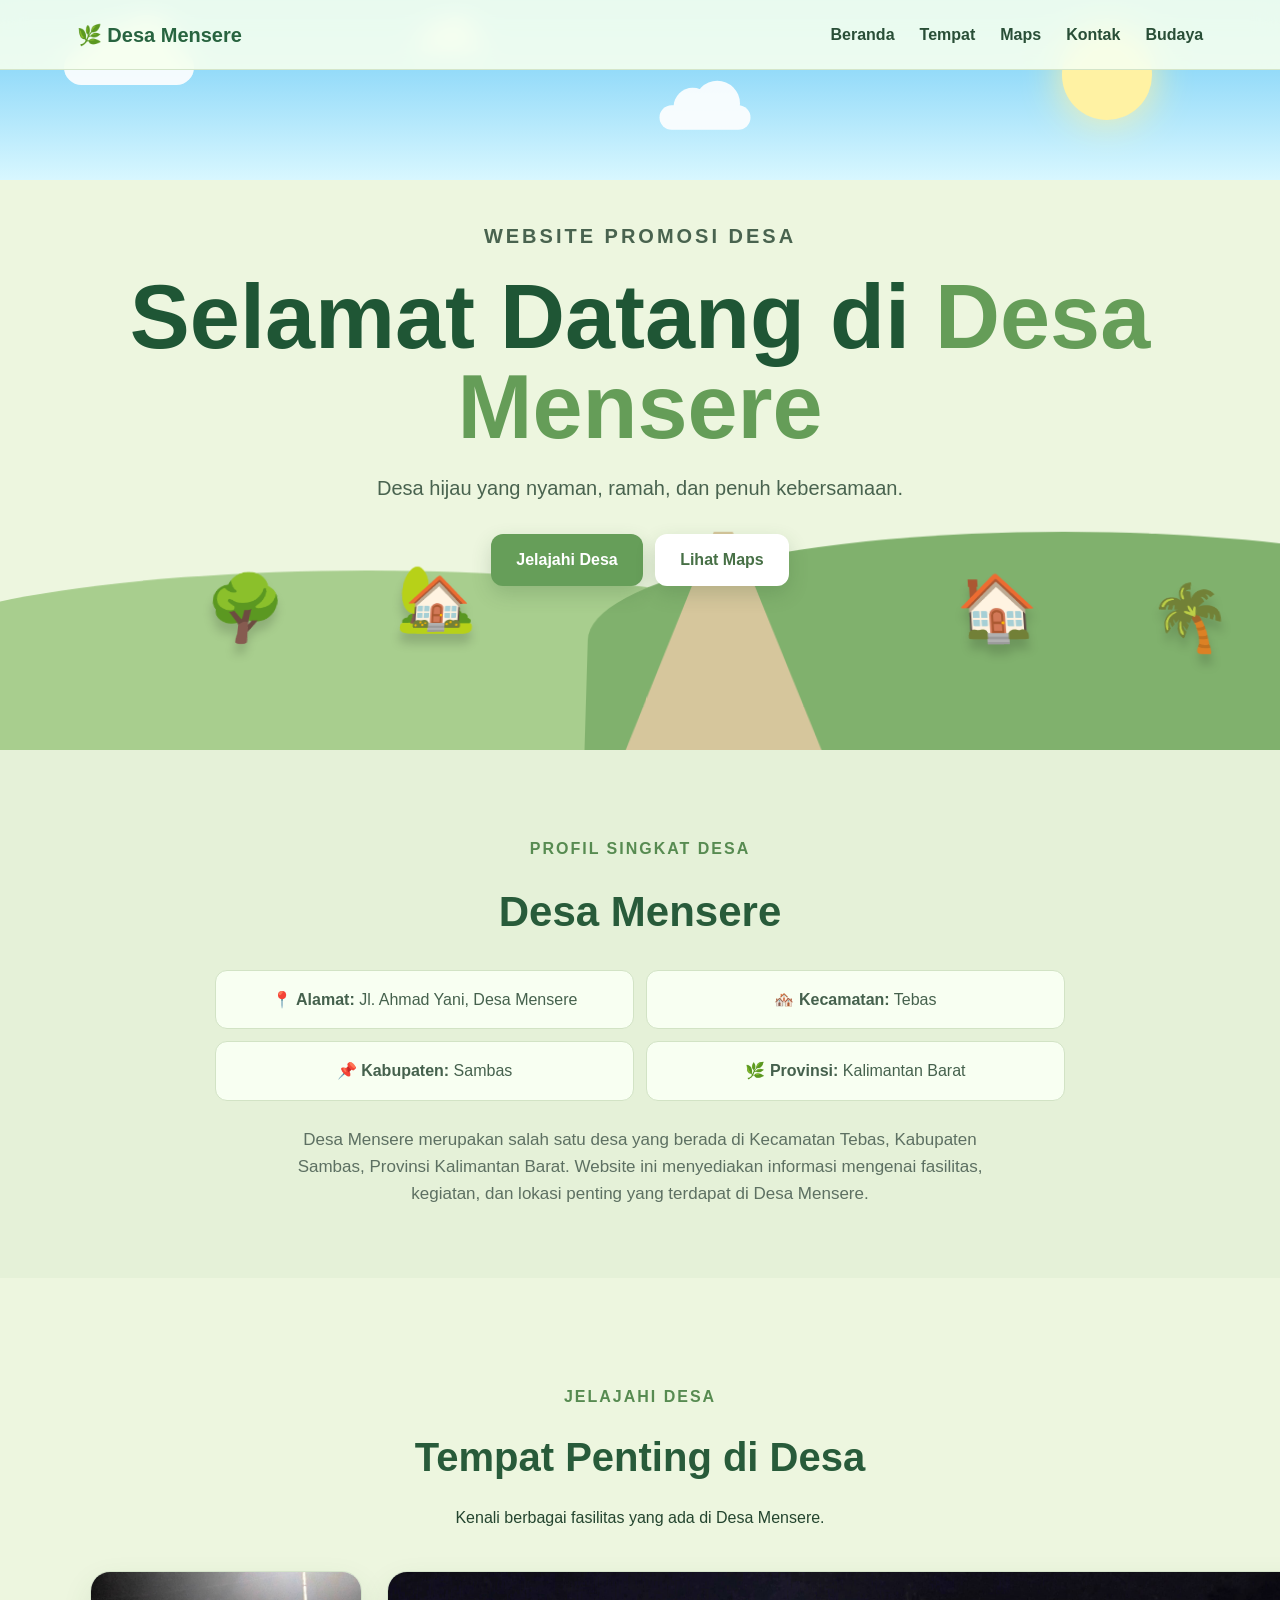
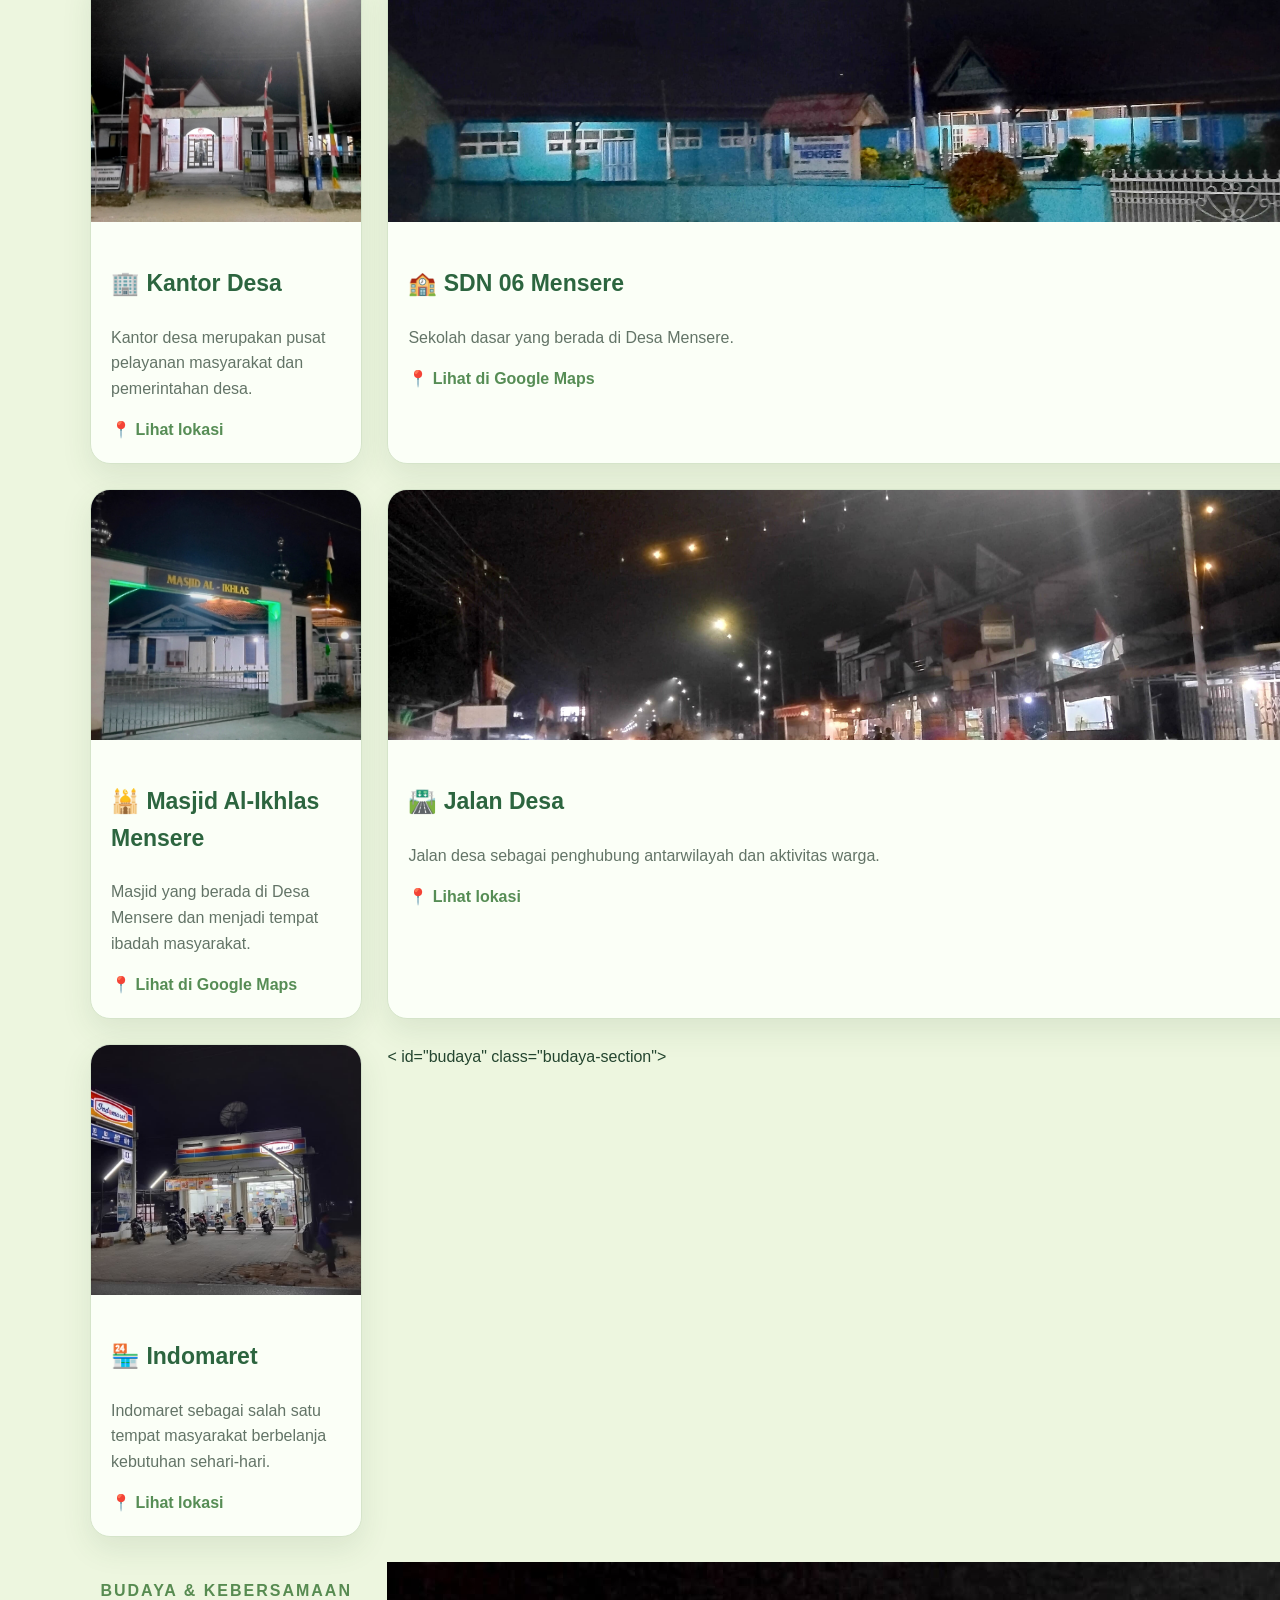
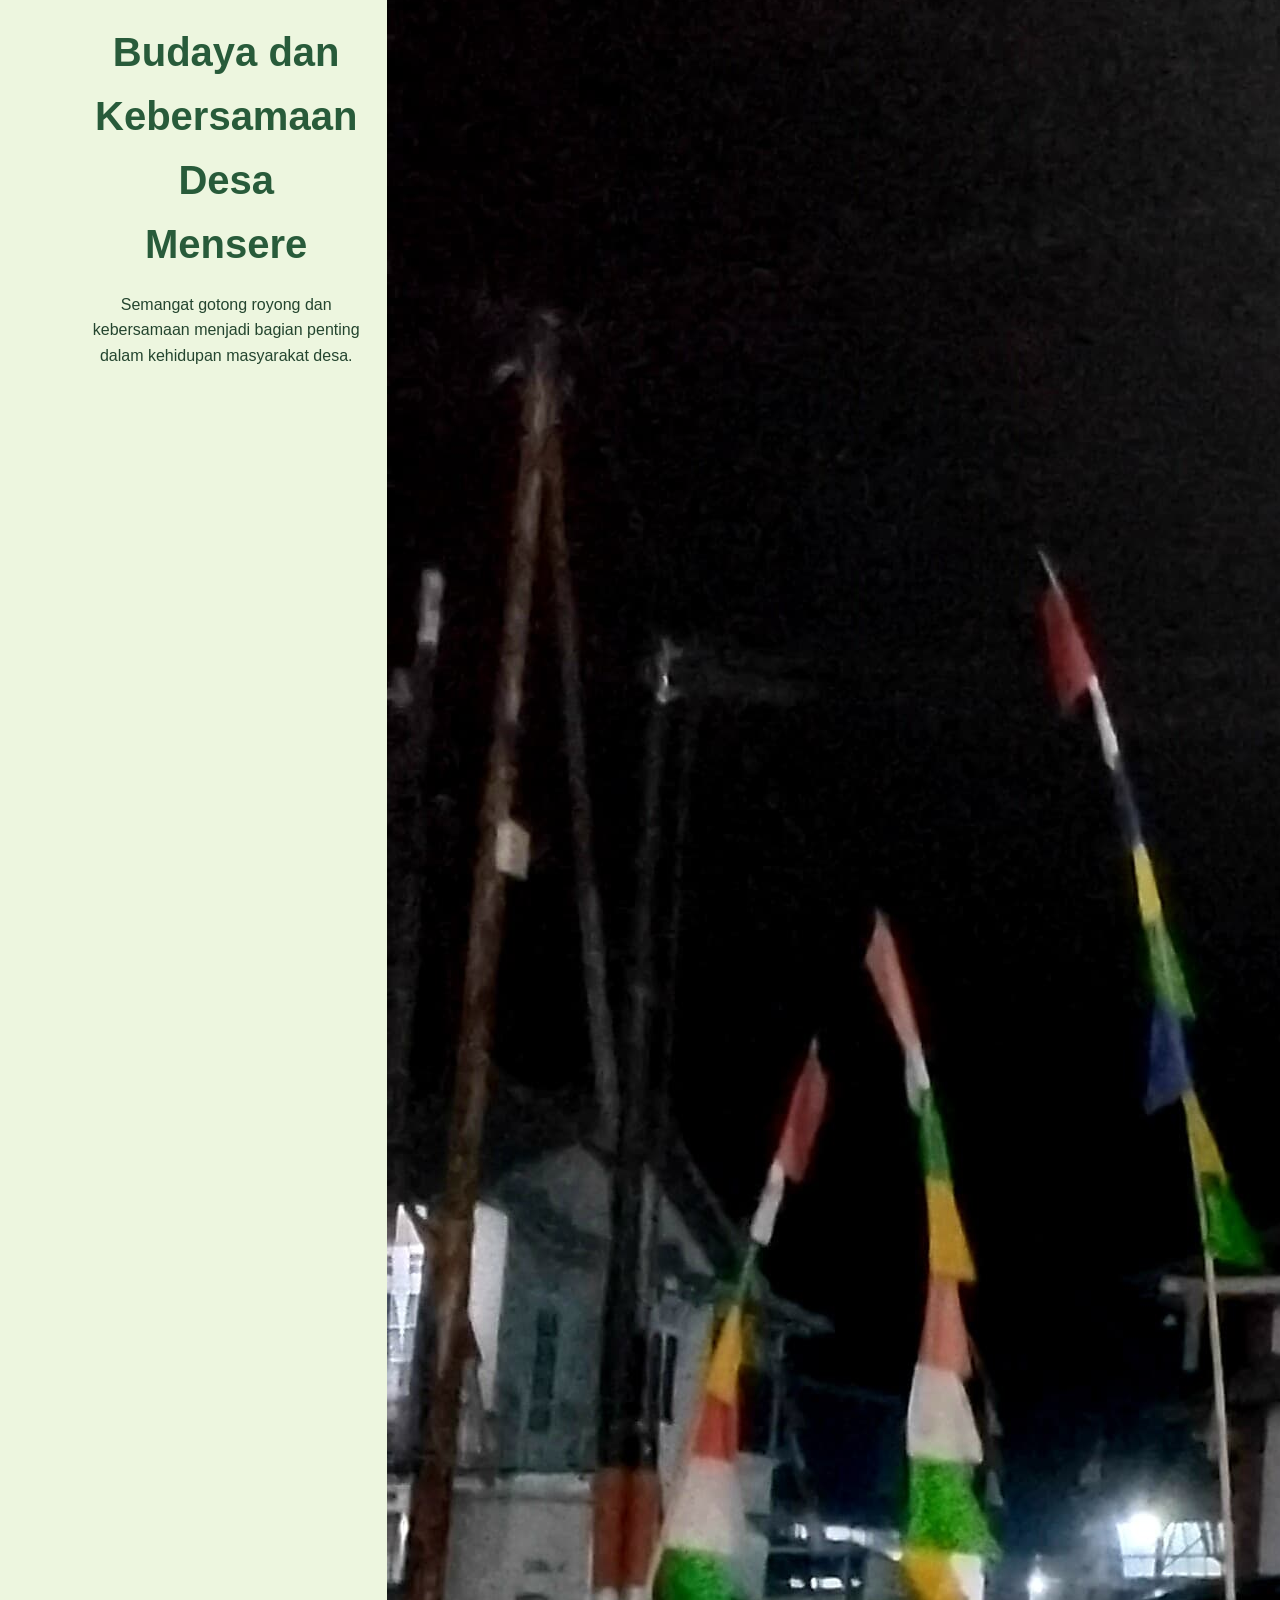
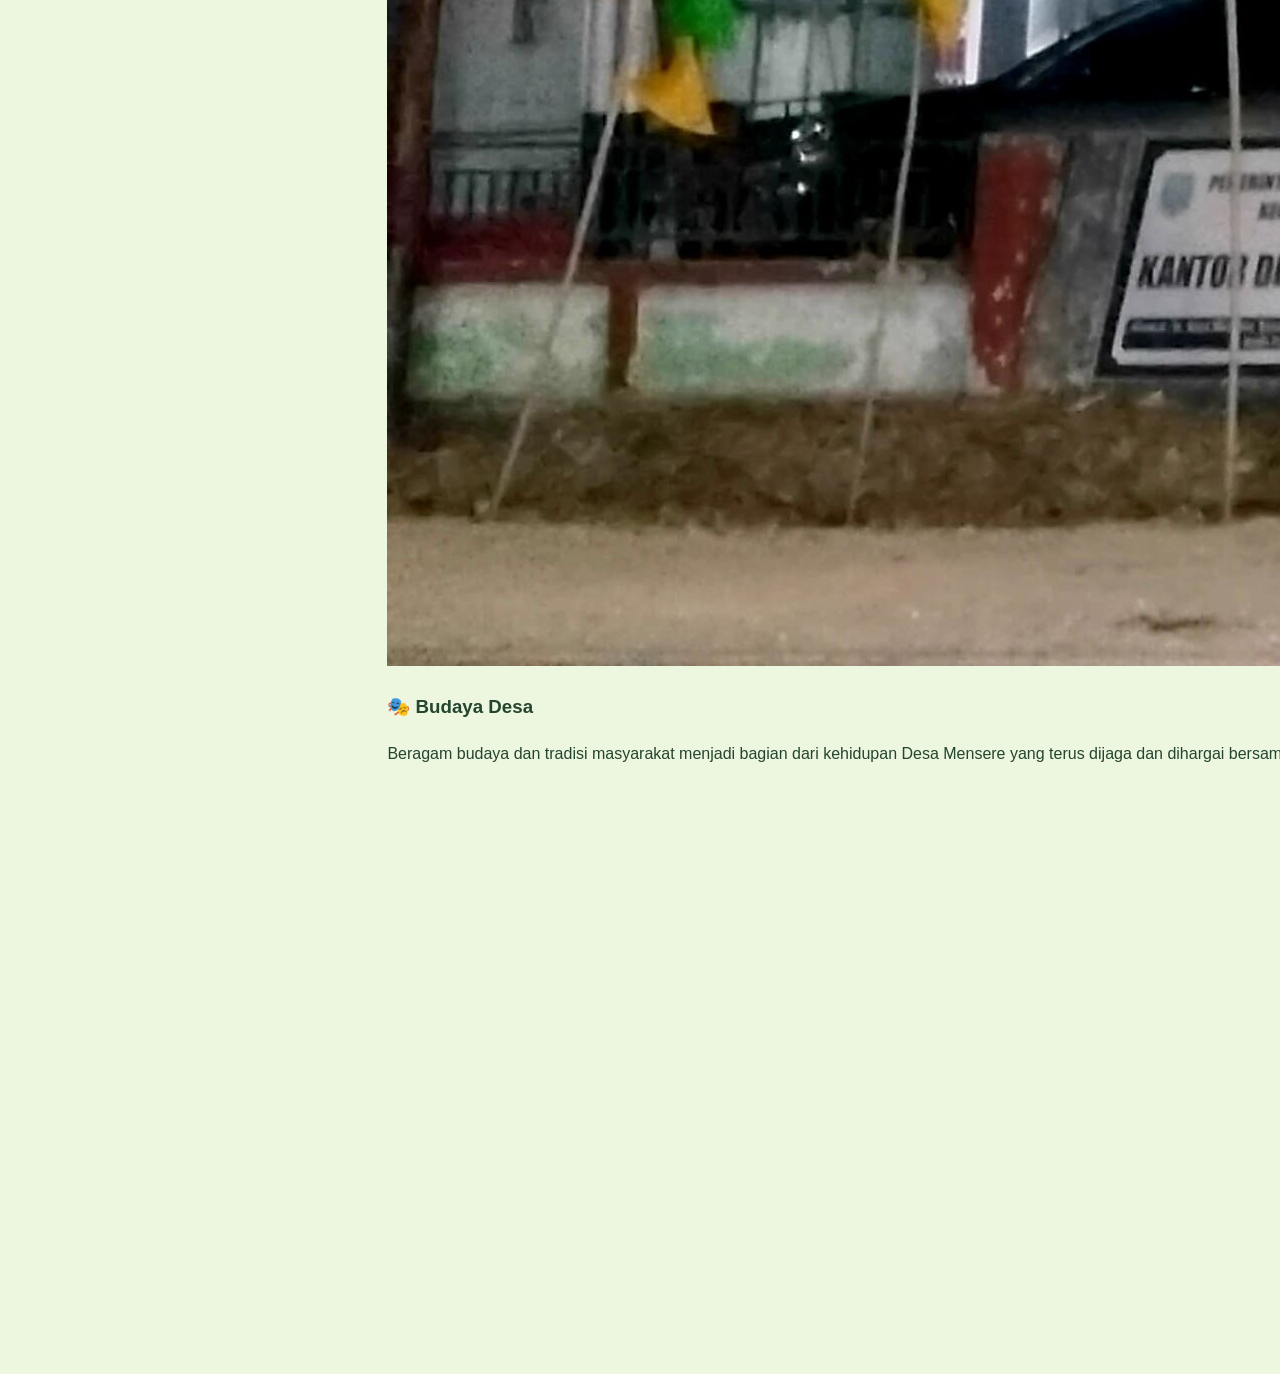
==== index.html @ 20c2a72c "Add files via upload" ====
<!DOCTYPE html>
<html lang="id">
<head>
  <meta charset="UTF-8">
  <meta name="viewport" content="width=device-width, initial-scale=1.0">
  <title>Desa Mensere</title>
  <link rel="stylesheet" href="style.css">
</head>

<body>

<!-- LANGIT -->
<div class="sky">
  <div class="sun"></div>

  <div class="cloud cloud1"></div>
  <div class="cloud cloud2"></div>
  <div class="cloud cloud3"></div>

  <div class="bird bird1">⌁⌁</div>
  <div class="bird bird2">⌁⌁</div>
</div>


<!-- NAVBAR -->
<header>
  <div class="logo">🌿 Desa Mensere</div>

  <nav>
    <a href="#home">Beranda</a>
    <a href="#tempat">Tempat</a>
    <a href="#maps">Maps</a>
    <a href="#kontak">Kontak</a>
    <a href="#budaya">Budaya</a>
  </nav>
</header>


<!-- BERANDA -->
<section id="home" class="hero">

  <div class="hero-text">

    <p class="label">WEBSITE PROMOSI DESA</p>

    <h1>
      Selamat Datang di
      <span>Desa Mensere</span>
    </h1>

    <p>
      Desa hijau yang nyaman, ramah,
      dan penuh kebersamaan.
    </p>

    <a href="#tempat" class="btn">
      Jelajahi Desa
    </a>

    <a href="#maps" class="btn white">
      Lihat Maps
    </a>

  </div>


  <!-- ILUSTRASI DESA -->

  <div class="village">

    <div class="hill hill1"></div>
    <div class="hill hill2"></div>

    <div class="house house1">🏡</div>
    <div class="house house2">🏠</div>

    <div class="tree tree1">🌳</div>
    <div class="tree tree2">🌴</div>

    <div class="road"></div>

  </div>

</section>

<!-- ================= INFORMASI DESA ================= -->

<section class="desa-info">

  <div class="desa-info-content">

    <p class="label">
      PROFIL SINGKAT DESA
    </p>

    <h2>
      Desa Mensere
    </h2>

    <div class="alamat">

      <p>
        📍 <strong>Alamat:</strong>
        Jl. Ahmad Yani, Desa Mensere
      </p>

      <p>
        🏘️ <strong>Kecamatan:</strong>
        Tebas
      </p>

      <p>
        📌 <strong>Kabupaten:</strong>
        Sambas
      </p>

      <p>
        🌿 <strong>Provinsi:</strong>
        Kalimantan Barat
      </p>

    </div>

    <p class="deskripsi-desa">
      Desa Mensere merupakan salah satu desa
      yang berada di Kecamatan Tebas,
      Kabupaten Sambas, Provinsi Kalimantan Barat.
      Website ini menyediakan informasi mengenai
      fasilitas, kegiatan, dan lokasi penting
      yang terdapat di Desa Mensere.
    </p>

  </div>

</section>
  
<!-- TEMPAT DESA -->

<section id="tempat">

  <div class="title">

    <p>JELAJAHI DESA</p>

    <h2>
      Tempat Penting di Desa
    </h2>

    <p>
      Kenali berbagai fasilitas yang ada
      di Desa Mensere.
    </p>

  </div>


  <div class="places">


    <!-- KANTOR DESA -->
<div class="card">
  <img src="foto.jpg" alt="Kantor Desa">

  <div class="card-content">
    <h3>🏢 Kantor Desa</h3>
    <p>Kantor desa merupakan pusat pelayanan masyarakat dan pemerintahan desa.</p>
    <a href="    src="https://www.google.com/maps?q=Kantor+Desa+Mensere,+Tebas,+Sambas,+Kalimantan+Barat&output=embed"">📍 Lihat lokasi</a>
  </div>
</div>


<!-- SEKOLAH -->
<div class="card">
  <img src="foto2.jpg" alt="SDN 06 Mensere">

  <div class="card-content">
    <h3>🏫 SDN 06 Mensere</h3>

    <p>
      Sekolah dasar yang berada di Desa Mensere.
    </p>

    <a
      href="https://maps.app.goo.gl/bfYJ1T3wshq45ti69"
      target="_blank">
      📍 Lihat di Google Maps
    </a>
  </div>
</div>


<!-- MASJID -->
<div class="card">
  <img src="foto3.jpg" alt="Masjid Al-Ikhlas Mensere">

  <div class="card-content">
    <h3>🕌 Masjid Al-Ikhlas Mensere</h3>

    <p>
      Masjid yang berada di Desa Mensere
      dan menjadi tempat ibadah masyarakat.
    </p>

    <a
      href="https://maps.app.goo.gl/gdzPzwR3Sf6HQk2V9"
      target="_blank">
      📍 Lihat di Google Maps
    </a>
  </div>
</div>

<!-- JALAN DESA -->
<div class="card">
  <img src="foto4.jpg" alt="Jalan Desa">

  <div class="card-content">
    <h3>🛣️ Jalan Desa</h3>
    <p>Jalan desa sebagai penghubung antarwilayah dan aktivitas warga.</p>
    <a href="#maps">📍 Lihat lokasi</a>
  </div>
</div>

    <!-- INDOMARET -->

<div class="card">

  <img
    src="foto5.jpg"
    alt="Indomaret Desa Mensere"
  >

  <div class="card-content">

    <h3>🏪 Indomaret</h3>

    <p>
      Indomaret sebagai salah satu tempat
      masyarakat berbelanja kebutuhan sehari-hari.
    </p>

    <a
      href="#maps">
      📍 Lihat lokasi
    </a>

  </div>

</div>

    <!-- ================= BUDAYA & KEBERSAMAAN ================= -->

< id="budaya" class="budaya-section">

  <div class="title">

    <p>BUDAYA & KEBERSAMAAN</p>

    <h2>
      Budaya dan Kebersamaan Desa Mensere
    </h2>

    <p>
      Semangat gotong royong dan kebersamaan
      menjadi bagian penting dalam kehidupan masyarakat desa.
    </p>

  </div>


  <div class="budaya-grid">


    <!-- BUDAYA -->

    <div class="budaya-card">

      <img
        src="foto.jpg"
        alt="Budaya Desa Mensere"
      >

      <div class="budaya-content">

        <h3>🎭 Budaya Desa</h3>

        <p>
          Beragam budaya dan tradisi masyarakat
          menjadi bagian dari kehidupan Desa Mensere
          yang terus dijaga dan dihargai bersama.
        </p>

      </div>

    </div>


    <!-- GOTONG ROYONG -->

    <div class="budaya-card">

      <img
        src="foto.jpg"
        alt="Gotong Royong Desa Mensere"
      >

      <div class="budaya-content">

        <h3>🤝 Gotong Royong</h3>

        <p>
          Masyarakat saling membantu dalam berbagai
          kegiatan untuk menciptakan lingkungan desa
          yang nyaman dan harmonis.
        </p>

      </div>

    </div>


    <!-- ================= BUDAYA & KEBERSAMAAN ================= -->

<section id="budaya" class="budaya-section">

  <div class="title">

    <p>BUDAYA & KEBERSAMAAN</p>

    <h2>
      Budaya dan Kebersamaan Desa Mensere
    </h2>

    <p>
      Semangat kebersamaan dan gotong royong
      menjadi bagian dari kehidupan masyarakat Desa Mensere.
    </p>

  </div>


  <div class="budaya-grid">

    <div class="budaya-box">

      <div class="icon">
        🎭
      </div>

      <h3>Budaya Desa</h3>

      <p>
        Budaya dan tradisi masyarakat Desa Mensere
        menjadi bagian dari kehidupan desa yang
        terus dijaga dan dihargai bersama.
      </p>

    </div>


    <div class="budaya-box">

      <div class="icon">
        🤝
      </div>

      <h3>Gotong Royong</h3>

      <p>
        Masyarakat saling membantu dalam berbagai
        kegiatan untuk menciptakan lingkungan desa
        yang nyaman dan harmonis.
      </p>

    </div>


    <div class="budaya-box">

      <div class="icon">
        👨‍👩‍👧‍👦
      </div>

      <h3>Kebersamaan</h3>

      <p>
        Kebersamaan warga menjadi kekuatan untuk
        membangun Desa Mensere yang aman,
        nyaman, dan harmonis.
      </p>

    </div>

  </div>

</section>

<!-- MAPS -->

<div class="map">
  <iframe
    src="https://www.google.com/maps?q=Kantor+Desa+Mensere,+Tebas,+Sambas,+Kalimantan+Barat&output=embed"
    width="100%"
    height="450"
    style="border:0;"
    allowfullscreen=""
    loading="lazy">
  </iframe>
</div>


<!-- KONTAK -->

<section id="kontak" class="contact">

  <div class="contact-content">

    <p>HUBUNGI KAMI</p>

    <h2>
      Pemerintah Desa Mensere
    </h2>

    <p>
      📍 Jl. Ahmad Yani, Kec.Tebas, Kab.Sambas
    </p>

    <p>
      📞 08xxxxxxxxxx
    </p>

    <p>
      ✉️ desamensere@email.com
    </p>

  </div>

</section>


<footer>

  © 2026 Pemerintah Desa Mensere

</footer>


<script src="script.js"></script>

</body>
</html>
---- style.css ----
* {
  box-sizing: border-box;
}

html {
  scroll-behavior: smooth;
}

body {
  margin: 0;
  font-family: Arial, sans-serif;

  color: #24452f;

  background: #edf6df;

  line-height: 1.6;
}


/* =====================
   LANGIT
===================== */

.sky {

  position: fixed;

  top: 0;
  left: 0;

  width: 100%;
  height: 180px;

  background:
    linear-gradient(
      #69c9f5,
      #d8f7ff
    );

  overflow: hidden;

  z-index: -1;
}


.sun {

  position: absolute;

  width: 90px;
  height: 90px;

  right: 10%;
  top: 30px;

  border-radius: 50%;

  background: #fff2a3;

  box-shadow:
    0 0 40px #fff2a3;
}


/* AWAN */

.cloud {

  position: absolute;

  width: 130px;
  height: 35px;

  background: white;

  border-radius: 50px;

  opacity: .9;
}


.cloud::before {

  content: "";

  position: absolute;

  width: 55px;
  height: 55px;

  left: 20px;
  top: -25px;

  border-radius: 50%;

  background: white;
}


.cloud::after {

  content: "";

  position: absolute;

  width: 65px;
  height: 65px;

  right: 15px;
  top: -35px;

  border-radius: 50%;

  background: white;
}


.cloud1 {

  top: 50px;
  left: 5%;

  animation:
    cloudMove 20s linear infinite;
}


.cloud2 {

  top: 100px;
  left: 50%;

  transform: scale(.7);

  animation:
    cloudMove 25s linear infinite reverse;
}


.cloud3 {

  top: 25px;
  left: 30%;

  transform: scale(.5);

  animation:
    cloudMove 30s linear infinite;
}


/* BURUNG */

.bird {

  position: absolute;

  font-size: 28px;

  color: #356c52;

  left: -100px;

  animation:
    birdFly 14s linear infinite;
}


.bird1 {
  top: 70px;
}


.bird2 {

  top: 120px;

  animation-delay: 5s;
}


/* =====================
   NAVBAR
===================== */

header {

  position: sticky;

  top: 0;

  z-index: 20;

  height: 70px;

  display: flex;

  align-items: center;

  justify-content: space-between;

  padding: 0 6%;

  background:
    rgba(247,255,239,.9);

  backdrop-filter:
    blur(12px);

  border-bottom:
    1px solid #d4e5c9;
}


.logo {

  font-size: 20px;

  font-weight: bold;

  color: #286440;
}


nav {

  display: flex;

  gap: 25px;
}


nav a {

  text-decoration: none;

  color: #294e37;

  font-weight: bold;
}


nav a:hover {

  color: #659d58;
}


/* =====================
   HERO
===================== */

.hero {

  min-height: 680px;

  padding-top: 130px;

  text-align: center;

  position: relative;

  overflow: hidden;
}


.hero-text {

  position: relative;

  z-index: 5;
}


.label {

  color: #56884f;

  font-weight: bold;

  letter-spacing: 3px;
}


.hero h1 {

  font-size:
    clamp(
      45px,
      8vw,
      90px
    );

  line-height: 1;

  color: #1f5635;

  margin: 20px 0;
}


.hero h1 span {

  color: #659d58;
}


.hero p {

  font-size: 20px;

  color: #49634f;
}


.btn {

  display: inline-block;

  padding: 13px 25px;

  margin: 10px 4px;

  border-radius: 12px;

  background: #669e59;

  color: white;

  text-decoration: none;

  font-weight: bold;

  box-shadow:
    0 8px 20px
    rgba(50,90,50,.2);
}


.btn.white {

  background: white;

  color: #477046;
}


/* =====================
   DESA 3D
===================== */

.village {

  position: absolute;

  bottom: 0;

  width: 100%;

  height: 300px;

  transform:
    perspective(600px)
    rotateX(8deg);
}


.hill {

  position: absolute;

  bottom: 0;

  border-radius:
    50% 50% 0 0;
}


.hill1 {

  width: 75%;
  height: 180px;

  left: -15%;

  background: #a8ce8e;
}


.hill2 {

  width: 75%;
  height: 220px;

  right: -15%;

  background: #80b16d;
}


.house,
.tree {

  position: absolute;

  font-size: 65px;

  filter:
    drop-shadow(
      0 10px 5px
      rgba(0,0,0,.15)
    );

  animation:
    bob 4s ease-in-out infinite;
}


.house1 {

  left: 25%;
  bottom: 100px;
}


.house2 {

  right: 25%;
  bottom: 90px;

  animation-delay: 1s;
}


.tree1 {

  left: 10%;
  bottom: 90px;
}


.tree2 {

  right: 10%;
  bottom: 80px;

  animation-delay: 2s;
}


.road {

  position: absolute;

  bottom: 0;

  left: 43%;

  width: 15%;

  height: 220px;

  background: #d6c69c;

  clip-path:
    polygon(
      45% 0,
      55% 0,
      100% 100%,
      0 100%
    );
}


/* =====================
   TEMPAT
===================== */

section {

  padding: 90px 6%;
}


.title {

  text-align: center;

  margin-bottom: 40px;
}


.title p:first-child {

  color: #578b51;

  font-weight: bold;

  letter-spacing: 2px;
}


.title h2 {

  font-size: 40px;

  margin: 5px;

  color: #285b3a;
}


.places {

  max-width: 1100px;

  margin: auto;

  display: grid;

  grid-template-columns:
    repeat(2, 1fr);

  gap: 25px;
}


/* CARD */

.card {

  overflow: hidden;

  background: #fbfff7;

  border:
    1px solid #d5e4ca;

  border-radius: 20px;

  box-shadow:
    0 12px 30px
    rgba(50,90,45,.1);

  transition: .3s;
}


.card:hover {

  transform:
    translateY(-8px);

  box-shadow:
    0 20px 40px
    rgba(50,90,45,.18);
}


.card img {

  width: 100%;

  height: 250px;

  object-fit: cover;

  display: block;
}


.card-content {

  padding: 20px;
}


.card h3 {

  color: #2c653f;

  font-size: 23px;
}


.card p {

  color: #637467;
}


.card a {

  color: #568d55;

  text-decoration: none;

  font-weight: bold;
}


/* =====================
   MAP
===================== */

#maps {

  background: #e3efd7;
}


.map {

  max-width: 1100px;

  height: 470px;

  margin: auto;

  overflow: hidden;

  border-radius: 20px;

  border: 5px solid #d3e4c7;
}


.map iframe {

  width: 100%;

  height: 100%;

  border: 0;
}


/* =====================
   KONTAK
===================== */

.contact {

  background: #5b9056;

  color: white;
}


.contact-content {

  max-width: 1100px;

  margin: auto;
}


.contact h2 {

  font-size: 40px;
}


.contact p {

  color: #e5f2df;
}


/* =====================
   FOOTER
===================== */

footer {

  padding: 25px;

  text-align: center;

  color: white;

  background: #38673e;
}


/* =====================
   ANIMASI
===================== */

@keyframes cloudMove {

  from {

    transform:
      translateX(-20vw);
  }

  to {

    transform:
      translateX(120vw);
  }

}


@keyframes birdFly {

  from {

    transform:
      translateX(0);
  }

  to {

    transform:
      translateX(120vw);
  }

}


@keyframes bob {

  0%, 100% {

    transform:
      translateY(0);
  }

  50% {

    transform:
      translateY(-8px);
  }

}


/* =====================
   HP
===================== */

@media(max-width:700px) {

  nav {

    gap: 12px;

    font-size: 13px;
  }


  .hero {

    padding-top: 100px;
  }


  .hero h1 {

    font-size: 50px;
  }


  .places {

    grid-template-columns: 1fr;
  }


  .title h2 {

    font-size: 30px;
  }


  .card img {

    height: 220px;
  }

}
/* =========================
   INFORMASI DESA
========================= */

.desa-info {

  padding: 70px 6%;

  background: #e5f1d8;

  text-align: center;

}


.desa-info-content {

  max-width: 850px;

  margin: auto;

}


.desa-info .label {

  color: #578b51;

  font-weight: bold;

  letter-spacing: 2px;

}


.desa-info h2 {

  font-size: 42px;

  color: #285b3a;

  margin: 10px 0 25px;

}


.alamat {

  display: grid;

  grid-template-columns:
    repeat(2, 1fr);

  gap: 12px;

  margin: 25px 0;

}


.alamat p {

  margin: 0;

  padding: 16px;

  background: #f8fff2;

  border-radius: 12px;

  border:
    1px solid #d2e3c5;

  color: #45614d;

}


.deskripsi-desa {

  max-width: 700px;

  margin: 25px auto 0;

  color: #5d7062;

  font-size: 17px;

}


@media(max-width:700px) {

  .alamat {

    grid-template-columns: 1fr;

  }

  .desa-info h2 {

    font-size: 32px;

  }

}

/* =========================
   BUDAYA & KEBERSAMAAN
========================= */

.budaya-section {

  background: #e3efd7;

  padding: 90px 6%;

}


.budaya-grid {

  max-width: 1100px;

  margin: auto;

  display: grid;

  grid-template-columns:
    repeat(3, 1fr);

  gap: 25px;

}


.budaya-box {

  padding: 35px 25px;

  text-align: center;

  background: #fbfff7;

  border:
    1px solid #d5e4ca;

  border-radius: 20px;

  box-shadow:
    0 12px 30px
    rgba(50,90,45,.10);

  transition: .3s;

}


.budaya-box:hover {

  transform:
    translateY(-8px);

  box-shadow:
    0 20px 40px
    rgba(50,90,45,.18);

}


.budaya-box .icon {

  font-size: 50px;

  margin-bottom: 10px;
}


.budaya-box h3 {

  color: #2c653f;

  font-size: 23px;

}


.budaya-box p {

  color: #637467;

}


/* Tampilan HP */

@media(max-width:700px) {

  .budaya-grid {

    grid-template-columns: 1fr;

  }

}
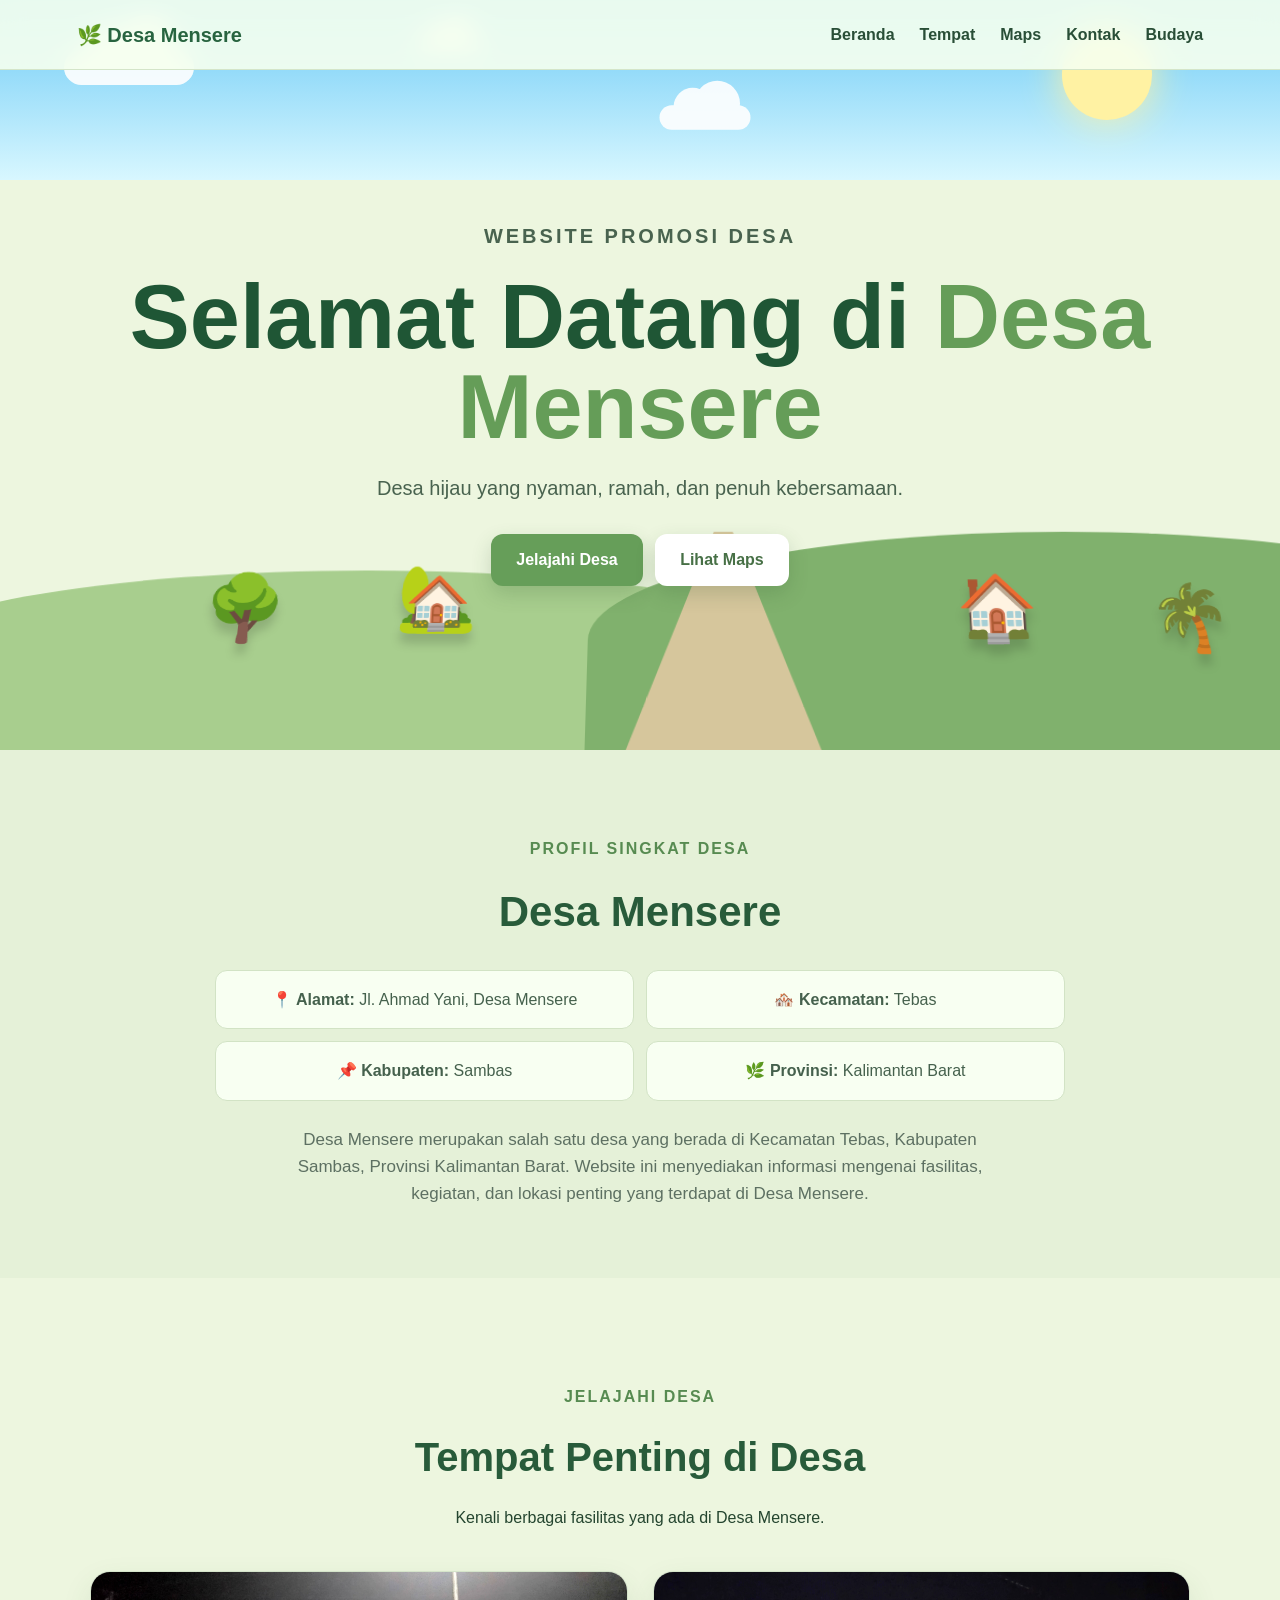
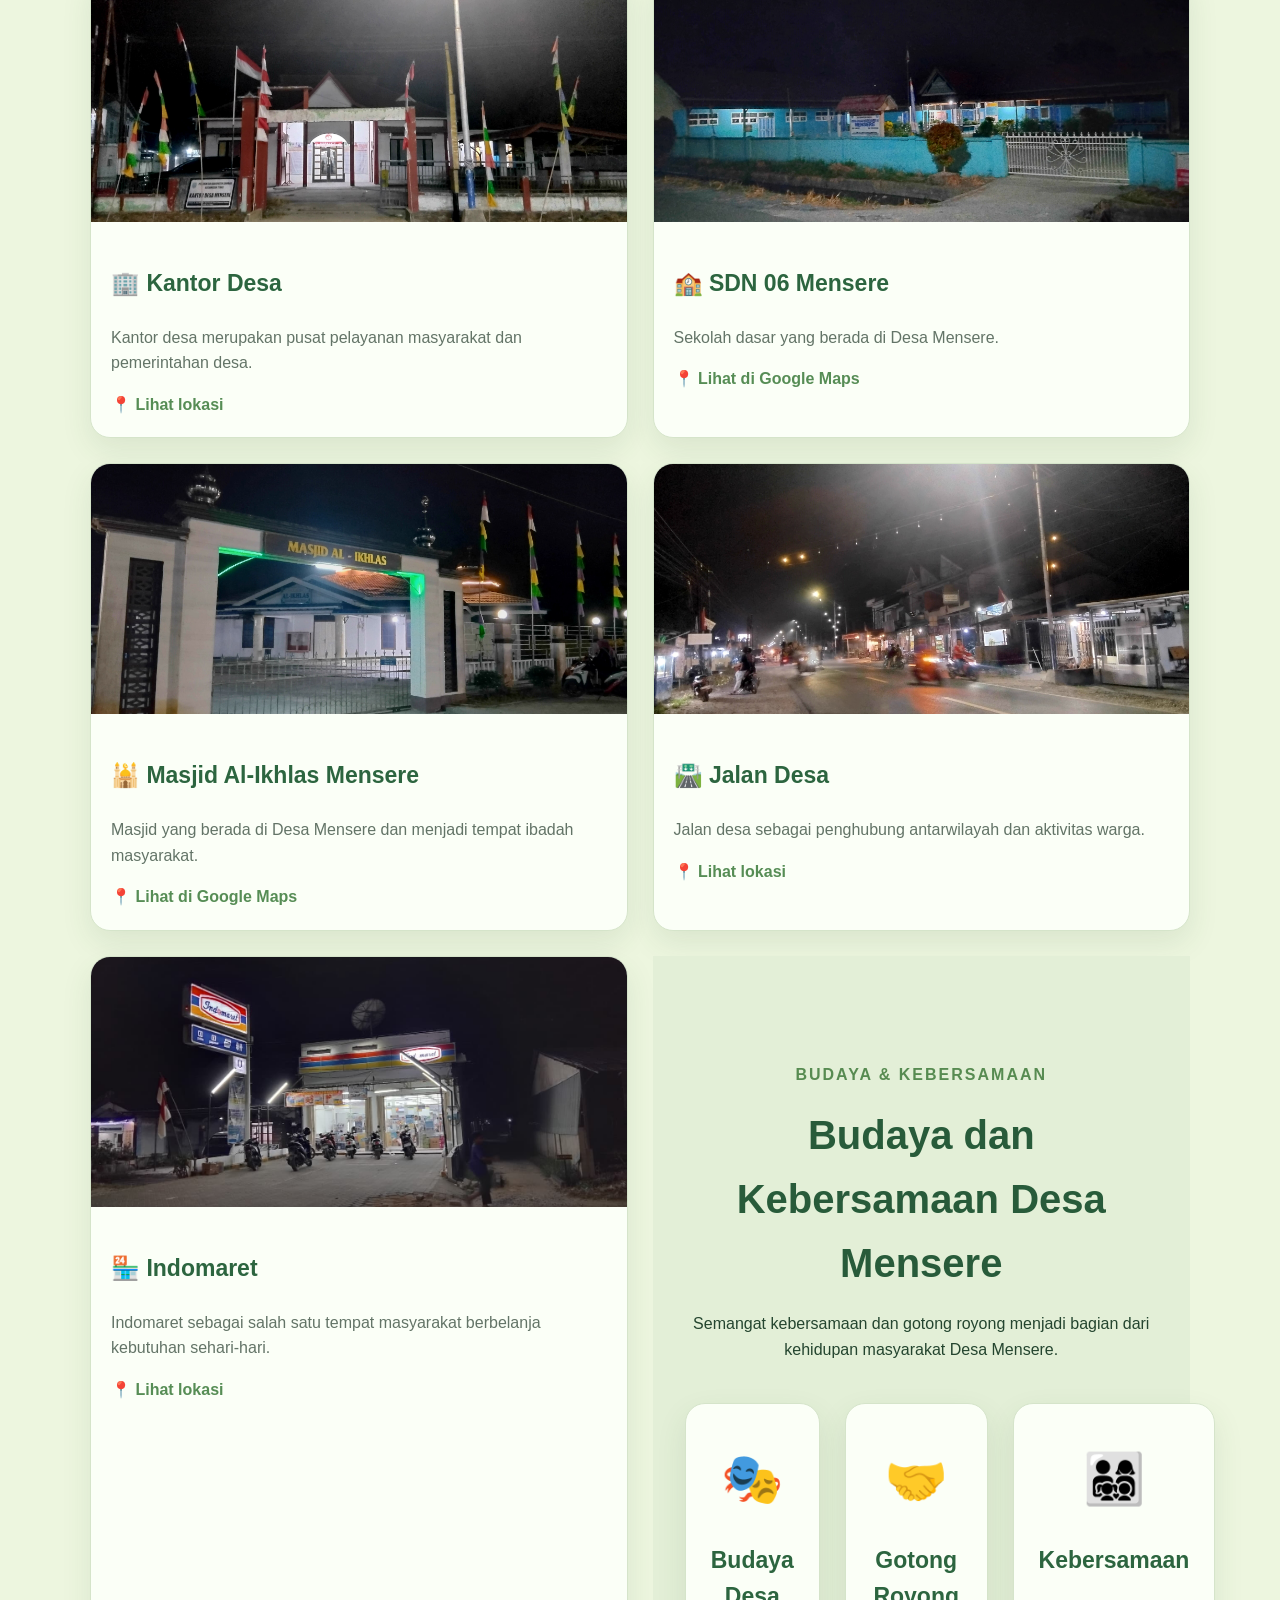
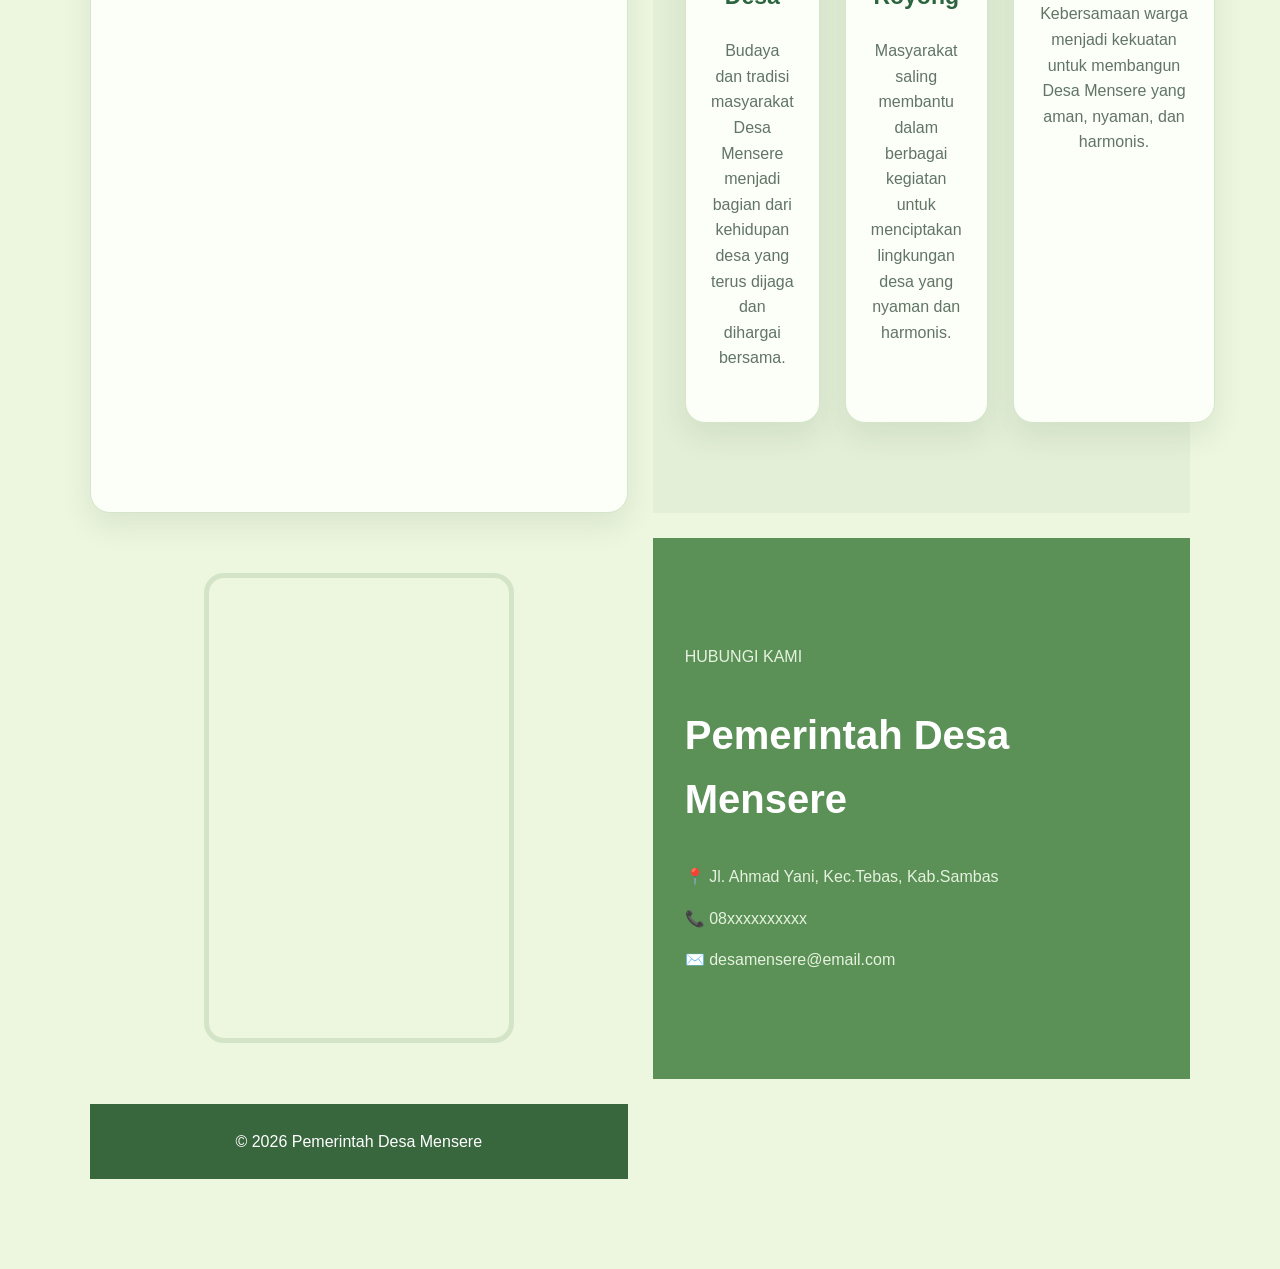
==== commit 8aa87d6f: "Add files via upload" ====
--- a/index.html
+++ b/index.html
@@ -247,76 +247,7 @@
 
 </div>
 
-    <!-- ================= BUDAYA & KEBERSAMAAN ================= -->
-
-< id="budaya" class="budaya-section">
-
-  <div class="title">
-
-    <p>BUDAYA & KEBERSAMAAN</p>
-
-    <h2>
-      Budaya dan Kebersamaan Desa Mensere
-    </h2>
-
-    <p>
-      Semangat gotong royong dan kebersamaan
-      menjadi bagian penting dalam kehidupan masyarakat desa.
-    </p>
-
-  </div>
-
-
-  <div class="budaya-grid">
-
-
-    <!-- BUDAYA -->
-
-    <div class="budaya-card">
-
-      <img
-        src="foto.jpg"
-        alt="Budaya Desa Mensere"
-      >
-
-      <div class="budaya-content">
-
-        <h3>🎭 Budaya Desa</h3>
-
-        <p>
-          Beragam budaya dan tradisi masyarakat
-          menjadi bagian dari kehidupan Desa Mensere
-          yang terus dijaga dan dihargai bersama.
-        </p>
-
-      </div>
-
-    </div>
-
-
-    <!-- GOTONG ROYONG -->
-
-    <div class="budaya-card">
-
-      <img
-        src="foto.jpg"
-        alt="Gotong Royong Desa Mensere"
-      >
-
-      <div class="budaya-content">
-
-        <h3>🤝 Gotong Royong</h3>
-
-        <p>
-          Masyarakat saling membantu dalam berbagai
-          kegiatan untuk menciptakan lingkungan desa
-          yang nyaman dan harmonis.
-        </p>
-
-      </div>
-
-    </div>
-
+  
 
     <!-- ================= BUDAYA & KEBERSAMAAN ================= -->
 
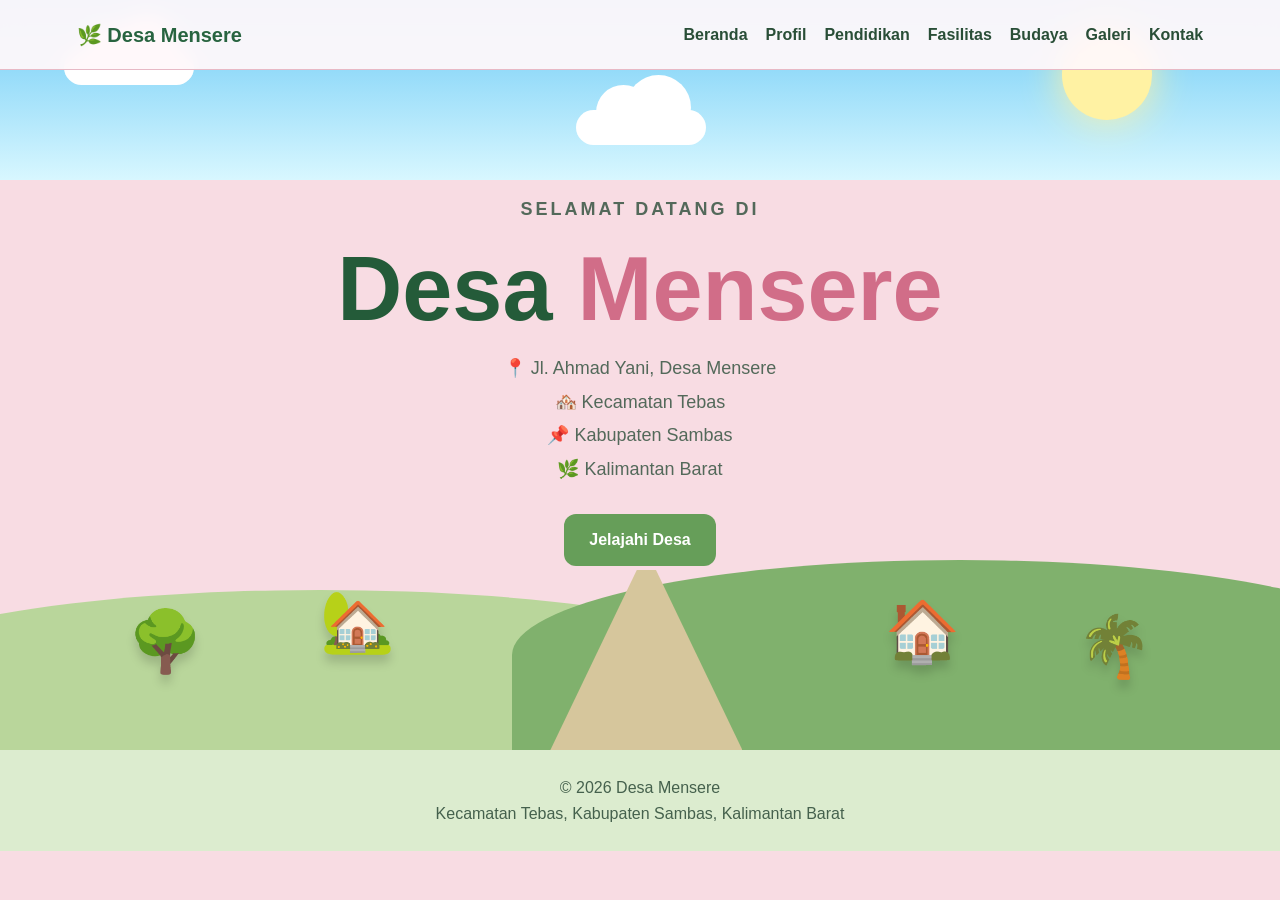
==== commit 9039307b: "Add files via upload" ====
--- a/index.html
+++ b/index.html
@@ -3,68 +3,53 @@
 <head>
   <meta charset="UTF-8">
   <meta name="viewport" content="width=device-width, initial-scale=1.0">
-  <title>Desa Mensere</title>
+  <title>Desa Mensere - Beranda</title>
   <link rel="stylesheet" href="style.css">
 </head>
 
 <body>
 
-<!-- LANGIT -->
 <div class="sky">
   <div class="sun"></div>
-
   <div class="cloud cloud1"></div>
   <div class="cloud cloud2"></div>
-  <div class="cloud cloud3"></div>
-
-  <div class="bird bird1">⌁⌁</div>
-  <div class="bird bird2">⌁⌁</div>
+  <div class="bird">🕊️🕊️</div>
 </div>
 
-
-<!-- NAVBAR -->
 <header>
   <div class="logo">🌿 Desa Mensere</div>
 
   <nav>
-    <a href="#home">Beranda</a>
-    <a href="#tempat">Tempat</a>
-    <a href="#maps">Maps</a>
-    <a href="#kontak">Kontak</a>
-    <a href="#budaya">Budaya</a>
+    <a href="index.html">Beranda</a>
+    <a href="profil.html">Profil</a>
+    <a href="pendidikan.html">Pendidikan</a>
+    <a href="fasilitas.html">Fasilitas</a>
+    <a href="budaya.html">Budaya</a>
+    <a href="galeri.html">Galeri</a>
+    <a href="kontak.html">Kontak</a>
   </nav>
 </header>
 
-
-<!-- BERANDA -->
-<section id="home" class="hero">
+<section class="hero">
 
   <div class="hero-text">
 
-    <p class="label">WEBSITE PROMOSI DESA</p>
+    <p class="label">SELAMAT DATANG DI</p>
 
     <h1>
-      Selamat Datang di
-      <span>Desa Mensere</span>
+      Desa <span>Mensere</span>
     </h1>
 
-    <p>
-      Desa hijau yang nyaman, ramah,
-      dan penuh kebersamaan.
-    </p>
+    <p>📍 Jl. Ahmad Yani, Desa Mensere</p>
+    <p>🏘️ Kecamatan Tebas</p>
+    <p>📌 Kabupaten Sambas</p>
+    <p>🌿 Kalimantan Barat</p>
 
-    <a href="#tempat" class="btn">
+    <a href="profil.html" class="btn">
       Jelajahi Desa
     </a>
 
-    <a href="#maps" class="btn white">
-      Lihat Maps
-    </a>
-
   </div>
-
-
-  <!-- ILUSTRASI DESA -->
 
   <div class="village">
 
@@ -83,297 +68,10 @@
 
 </section>
 
-<!-- ================= INFORMASI DESA ================= -->
-
-<section class="desa-info">
-
-  <div class="desa-info-content">
-
-    <p class="label">
-      PROFIL SINGKAT DESA
-    </p>
-
-    <h2>
-      Desa Mensere
-    </h2>
-
-    <div class="alamat">
-
-      <p>
-        📍 <strong>Alamat:</strong>
-        Jl. Ahmad Yani, Desa Mensere
-      </p>
-
-      <p>
-        🏘️ <strong>Kecamatan:</strong>
-        Tebas
-      </p>
-
-      <p>
-        📌 <strong>Kabupaten:</strong>
-        Sambas
-      </p>
-
-      <p>
-        🌿 <strong>Provinsi:</strong>
-        Kalimantan Barat
-      </p>
-
-    </div>
-
-    <p class="deskripsi-desa">
-      Desa Mensere merupakan salah satu desa
-      yang berada di Kecamatan Tebas,
-      Kabupaten Sambas, Provinsi Kalimantan Barat.
-      Website ini menyediakan informasi mengenai
-      fasilitas, kegiatan, dan lokasi penting
-      yang terdapat di Desa Mensere.
-    </p>
-
-  </div>
-
-</section>
-  
-<!-- TEMPAT DESA -->
-
-<section id="tempat">
-
-  <div class="title">
-
-    <p>JELAJAHI DESA</p>
-
-    <h2>
-      Tempat Penting di Desa
-    </h2>
-
-    <p>
-      Kenali berbagai fasilitas yang ada
-      di Desa Mensere.
-    </p>
-
-  </div>
-
-
-  <div class="places">
-
-
-    <!-- KANTOR DESA -->
-<div class="card">
-  <img src="foto.jpg" alt="Kantor Desa">
-
-  <div class="card-content">
-    <h3>🏢 Kantor Desa</h3>
-    <p>Kantor desa merupakan pusat pelayanan masyarakat dan pemerintahan desa.</p>
-    <a href="    src="https://www.google.com/maps?q=Kantor+Desa+Mensere,+Tebas,+Sambas,+Kalimantan+Barat&output=embed"">📍 Lihat lokasi</a>
-  </div>
-</div>
-
-
-<!-- SEKOLAH -->
-<div class="card">
-  <img src="foto2.jpg" alt="SDN 06 Mensere">
-
-  <div class="card-content">
-    <h3>🏫 SDN 06 Mensere</h3>
-
-    <p>
-      Sekolah dasar yang berada di Desa Mensere.
-    </p>
-
-    <a
-      href="https://maps.app.goo.gl/bfYJ1T3wshq45ti69"
-      target="_blank">
-      📍 Lihat di Google Maps
-    </a>
-  </div>
-</div>
-
-
-<!-- MASJID -->
-<div class="card">
-  <img src="foto3.jpg" alt="Masjid Al-Ikhlas Mensere">
-
-  <div class="card-content">
-    <h3>🕌 Masjid Al-Ikhlas Mensere</h3>
-
-    <p>
-      Masjid yang berada di Desa Mensere
-      dan menjadi tempat ibadah masyarakat.
-    </p>
-
-    <a
-      href="https://maps.app.goo.gl/gdzPzwR3Sf6HQk2V9"
-      target="_blank">
-      📍 Lihat di Google Maps
-    </a>
-  </div>
-</div>
-
-<!-- JALAN DESA -->
-<div class="card">
-  <img src="foto4.jpg" alt="Jalan Desa">
-
-  <div class="card-content">
-    <h3>🛣️ Jalan Desa</h3>
-    <p>Jalan desa sebagai penghubung antarwilayah dan aktivitas warga.</p>
-    <a href="#maps">📍 Lihat lokasi</a>
-  </div>
-</div>
-
-    <!-- INDOMARET -->
-
-<div class="card">
-
-  <img
-    src="foto5.jpg"
-    alt="Indomaret Desa Mensere"
-  >
-
-  <div class="card-content">
-
-    <h3>🏪 Indomaret</h3>
-
-    <p>
-      Indomaret sebagai salah satu tempat
-      masyarakat berbelanja kebutuhan sehari-hari.
-    </p>
-
-    <a
-      href="#maps">
-      📍 Lihat lokasi
-    </a>
-
-  </div>
-
-</div>
-
-  
-
-    <!-- ================= BUDAYA & KEBERSAMAAN ================= -->
-
-<section id="budaya" class="budaya-section">
-
-  <div class="title">
-
-    <p>BUDAYA & KEBERSAMAAN</p>
-
-    <h2>
-      Budaya dan Kebersamaan Desa Mensere
-    </h2>
-
-    <p>
-      Semangat kebersamaan dan gotong royong
-      menjadi bagian dari kehidupan masyarakat Desa Mensere.
-    </p>
-
-  </div>
-
-
-  <div class="budaya-grid">
-
-    <div class="budaya-box">
-
-      <div class="icon">
-        🎭
-      </div>
-
-      <h3>Budaya Desa</h3>
-
-      <p>
-        Budaya dan tradisi masyarakat Desa Mensere
-        menjadi bagian dari kehidupan desa yang
-        terus dijaga dan dihargai bersama.
-      </p>
-
-    </div>
-
-
-    <div class="budaya-box">
-
-      <div class="icon">
-        🤝
-      </div>
-
-      <h3>Gotong Royong</h3>
-
-      <p>
-        Masyarakat saling membantu dalam berbagai
-        kegiatan untuk menciptakan lingkungan desa
-        yang nyaman dan harmonis.
-      </p>
-
-    </div>
-
-
-    <div class="budaya-box">
-
-      <div class="icon">
-        👨‍👩‍👧‍👦
-      </div>
-
-      <h3>Kebersamaan</h3>
-
-      <p>
-        Kebersamaan warga menjadi kekuatan untuk
-        membangun Desa Mensere yang aman,
-        nyaman, dan harmonis.
-      </p>
-
-    </div>
-
-  </div>
-
-</section>
-
-<!-- MAPS -->
-
-<div class="map">
-  <iframe
-    src="https://www.google.com/maps?q=Kantor+Desa+Mensere,+Tebas,+Sambas,+Kalimantan+Barat&output=embed"
-    width="100%"
-    height="450"
-    style="border:0;"
-    allowfullscreen=""
-    loading="lazy">
-  </iframe>
-</div>
-
-
-<!-- KONTAK -->
-
-<section id="kontak" class="contact">
-
-  <div class="contact-content">
-
-    <p>HUBUNGI KAMI</p>
-
-    <h2>
-      Pemerintah Desa Mensere
-    </h2>
-
-    <p>
-      📍 Jl. Ahmad Yani, Kec.Tebas, Kab.Sambas
-    </p>
-
-    <p>
-      📞 08xxxxxxxxxx
-    </p>
-
-    <p>
-      ✉️ desamensere@email.com
-    </p>
-
-  </div>
-
-</section>
-
-
 <footer>
-
-  © 2026 Pemerintah Desa Mensere
-
+  <p>© <span class="current-year"></span> Desa Mensere</p>
+  <p>Kecamatan Tebas, Kabupaten Sambas, Kalimantan Barat</p>
 </footer>
-
 
 <script src="script.js"></script>
 
--- a/style.css
+++ b/style.css
@@ -1,5 +1,7 @@
 * {
   box-sizing: border-box;
+  margin: 0;
+  padding: 0;
 }
 
 html {
@@ -7,984 +9,673 @@
 }
 
 body {
-  margin: 0;
   font-family: Arial, sans-serif;
-
+  background: #f8dce3;
   color: #24452f;
-
-  background: #edf6df;
-
   line-height: 1.6;
 }
 
 
-/* =====================
-   LANGIT
-===================== */
+/* LANGIT */
 
 .sky {
-
   position: fixed;
-
   top: 0;
   left: 0;
-
   width: 100%;
   height: 180px;
-
-  background:
-    linear-gradient(
-      #69c9f5,
-      #d8f7ff
-    );
-
+  background: linear-gradient(#69c9f5, #d8f7ff);
   overflow: hidden;
-
   z-index: -1;
 }
 
-
 .sun {
-
-  position: absolute;
-
+  position: absolute;
   width: 90px;
   height: 90px;
-
   right: 10%;
   top: 30px;
-
   border-radius: 50%;
-
   background: #fff2a3;
-
-  box-shadow:
-    0 0 40px #fff2a3;
+  box-shadow: 0 0 40px #fff2a3;
 }
 
 
 /* AWAN */
 
 .cloud {
-
-  position: absolute;
-
+  position: absolute;
   width: 130px;
   height: 35px;
-
   background: white;
-
   border-radius: 50px;
-
-  opacity: .9;
-}
-
+}
+
+.cloud::before,
+.cloud::after {
+  content: "";
+  position: absolute;
+  background: white;
+  border-radius: 50%;
+}
 
 .cloud::before {
-
-  content: "";
-
-  position: absolute;
-
   width: 55px;
   height: 55px;
-
   left: 20px;
   top: -25px;
-
-  border-radius: 50%;
-
-  background: white;
-}
-
+}
 
 .cloud::after {
-
-  content: "";
-
-  position: absolute;
-
   width: 65px;
   height: 65px;
-
   right: 15px;
   top: -35px;
-
-  border-radius: 50%;
-
-  background: white;
-}
-
+}
 
 .cloud1 {
-
   top: 50px;
   left: 5%;
-
-  animation:
-    cloudMove 20s linear infinite;
-}
-
+  animation: cloudMove 20s linear infinite;
+}
 
 .cloud2 {
-
-  top: 100px;
-  left: 50%;
-
-  transform: scale(.7);
-
-  animation:
-    cloudMove 25s linear infinite reverse;
-}
-
-
-.cloud3 {
-
-  top: 25px;
-  left: 30%;
-
-  transform: scale(.5);
-
-  animation:
-    cloudMove 30s linear infinite;
+  top: 110px;
+  left: 45%;
+  animation: cloudMove 27s linear infinite reverse;
 }
 
 
 /* BURUNG */
 
 .bird {
-
-  position: absolute;
-
+  position: absolute;
+  left: -100px;
+  top: 70px;
   font-size: 28px;
-
   color: #356c52;
-
-  left: -100px;
-
-  animation:
-    birdFly 14s linear infinite;
-}
-
-
-.bird1 {
-  top: 70px;
-}
-
-
-.bird2 {
-
-  top: 120px;
-
-  animation-delay: 5s;
-}
-
-
-/* =====================
-   NAVBAR
-===================== */
+  animation: birdFly 15s linear infinite;
+}
+
+
+/* NAVBAR */
 
 header {
-
   position: sticky;
-
   top: 0;
-
-  z-index: 20;
-
-  height: 70px;
-
+  z-index: 50;
+  min-height: 70px;
   display: flex;
-
   align-items: center;
-
   justify-content: space-between;
-
   padding: 0 6%;
-
-  background:
-    rgba(247,255,239,.9);
-
-  backdrop-filter:
-    blur(12px);
-
-  border-bottom:
-    1px solid #d4e5c9;
-}
-
+  background: rgba(255,248,250,.94);
+  backdrop-filter: blur(10px);
+  border-bottom: 1px solid #e7b9c5;
+}
 
 .logo {
-
   font-size: 20px;
-
   font-weight: bold;
-
   color: #286440;
 }
 
-
 nav {
-
   display: flex;
-
-  gap: 25px;
-}
-
+  gap: 18px;
+  flex-wrap: wrap;
+  justify-content: center;
+}
 
 nav a {
-
+  color: #294e37;
   text-decoration: none;
-
-  color: #294e37;
-
   font-weight: bold;
-}
-
+  transition: .2s;
+}
 
 nav a:hover {
-
-  color: #659d58;
-}
-
-
-/* =====================
-   HERO
-===================== */
+  color: #d16d88;
+}
+
+
+/* BERANDA */
 
 .hero {
-
   min-height: 680px;
-
-  padding-top: 130px;
-
+  padding-top: 120px;
   text-align: center;
-
   position: relative;
-
   overflow: hidden;
 }
 
-
 .hero-text {
-
   position: relative;
-
   z-index: 5;
 }
 
-
 .label {
-
-  color: #56884f;
-
+  color: #578b51;
   font-weight: bold;
-
   letter-spacing: 3px;
 }
 
-
 .hero h1 {
-
-  font-size:
-    clamp(
-      45px,
-      8vw,
-      90px
-    );
-
+  font-size: clamp(50px, 8vw, 90px);
   line-height: 1;
-
-  color: #1f5635;
-
+  color: #245b39;
   margin: 20px 0;
 }
 
-
 .hero h1 span {
-
-  color: #659d58;
-}
-
+  color: #d16d88;
+}
 
 .hero p {
-
-  font-size: 20px;
-
-  color: #49634f;
-}
-
+  font-size: 18px;
+  margin: 5px;
+  color: #53695a;
+}
 
 .btn {
-
   display: inline-block;
-
+  margin-top: 25px;
   padding: 13px 25px;
-
-  margin: 10px 4px;
-
+  background: #669e59;
+  color: white;
+  text-decoration: none;
   border-radius: 12px;
-
-  background: #669e59;
-
-  color: white;
-
-  text-decoration: none;
-
   font-weight: bold;
-
-  box-shadow:
-    0 8px 20px
-    rgba(50,90,50,.2);
-}
-
-
-.btn.white {
-
-  background: white;
-
-  color: #477046;
-}
-
-
-/* =====================
-   DESA 3D
-===================== */
+  transition: .3s;
+}
+
+.btn:hover {
+  background: #d16d88;
+  transform: translateY(-3px);
+}
+
+
+/* DESA 3D */
 
 .village {
-
-  position: absolute;
-
+  position: absolute;
   bottom: 0;
-
   width: 100%;
-
-  height: 300px;
-
-  transform:
-    perspective(600px)
-    rotateX(8deg);
-}
-
+  height: 250px;
+}
 
 .hill {
-
-  position: absolute;
-
+  position: absolute;
   bottom: 0;
-
-  border-radius:
-    50% 50% 0 0;
-}
-
+  border-radius: 50% 50% 0 0;
+}
 
 .hill1 {
-
-  width: 75%;
-  height: 180px;
-
-  left: -15%;
-
-  background: #a8ce8e;
-}
-
+  width: 70%;
+  height: 160px;
+  left: -10%;
+  background: #b9d69b;
+}
 
 .hill2 {
-
-  width: 75%;
-  height: 220px;
-
-  right: -15%;
-
+  width: 70%;
+  height: 190px;
+  right: -10%;
   background: #80b16d;
 }
-
 
 .house,
 .tree {
-
-  position: absolute;
-
-  font-size: 65px;
-
-  filter:
-    drop-shadow(
-      0 10px 5px
-      rgba(0,0,0,.15)
-    );
-
-  animation:
-    bob 4s ease-in-out infinite;
-}
-
+  position: absolute;
+  font-size: 60px;
+  filter: drop-shadow(0 8px 5px rgba(0,0,0,.15));
+}
 
 .house1 {
-
   left: 25%;
-  bottom: 100px;
-}
-
+  bottom: 80px;
+}
 
 .house2 {
-
   right: 25%;
-  bottom: 90px;
-
-  animation-delay: 1s;
-}
-
+  bottom: 70px;
+}
 
 .tree1 {
-
   left: 10%;
-  bottom: 90px;
-}
-
+  bottom: 60px;
+}
 
 .tree2 {
-
   right: 10%;
-  bottom: 80px;
-
-  animation-delay: 2s;
-}
-
+  bottom: 55px;
+}
 
 .road {
-
-  position: absolute;
-
+  position: absolute;
+  left: 43%;
   bottom: 0;
-
-  left: 43%;
-
   width: 15%;
-
-  height: 220px;
-
+  height: 180px;
   background: #d6c69c;
-
-  clip-path:
-    polygon(
-      45% 0,
-      55% 0,
-      100% 100%,
-      0 100%
-    );
-}
-
-
-/* =====================
-   TEMPAT
-===================== */
-
-section {
-
+  clip-path: polygon(45% 0,55% 0,100% 100%,0 100%);
+}
+
+
+/* CONTENT */
+
+.content {
+  min-height: 700px;
   padding: 90px 6%;
-}
-
-
-.title {
-
+  background: #f8dce3;
+}
+
+.content > h1 {
   text-align: center;
-
+  font-size: 42px;
+  color: #285b3a;
+  margin-bottom: 12px;
+}
+
+.page-description {
+  text-align: center;
+  color: #637467;
   margin-bottom: 40px;
 }
 
 
-.title p:first-child {
-
-  color: #578b51;
-
+/* PROFIL */
+
+.info-box {
+  max-width: 850px;
+  margin: 25px auto;
+  padding: 30px;
+  background: #fff8fa;
+  border: 1px solid #e5b8c5;
+  border-radius: 20px;
+  box-shadow: 0 10px 25px rgba(100,50,60,.08);
+}
+
+.info-icon {
+  font-size: 45px;
+  margin-bottom: 10px;
+}
+
+.info-box h2 {
+  color: #2c653f;
+  margin-bottom: 18px;
+}
+
+.info-box p {
+  color: #5e6f63;
+  margin: 10px 0;
+}
+
+.data-list p {
+  display: flex;
+  justify-content: space-between;
+  gap: 20px;
+  padding: 12px;
+  border-bottom: 1px solid #efd1d8;
+}
+
+.data-list span {
+  color: #637467;
+}
+
+
+/* TEMPAT */
+
+.places {
+  max-width: 1100px;
+  margin: auto;
+  display: grid;
+  grid-template-columns: repeat(2,1fr);
+  gap: 25px;
+}
+
+.card {
+  overflow: hidden;
+  background: #fff8fa;
+  border: 1px solid #e5b8c5;
+  border-radius: 20px;
+  box-shadow: 0 12px 30px rgba(100,50,60,.10);
+  transition: .3s;
+}
+
+.card:hover {
+  transform: translateY(-7px);
+}
+
+.card img {
+  width: 100%;
+  height: 240px;
+  object-fit: cover;
+  display: block;
+}
+
+.card-content {
+  padding: 20px;
+}
+
+.card h3 {
+  color: #2c653f;
+  margin-bottom: 10px;
+}
+
+.card p {
+  color: #637467;
+  margin-bottom: 15px;
+}
+
+.card a {
+  color: #c65f7b;
+  text-decoration: none;
   font-weight: bold;
-
-  letter-spacing: 2px;
-}
-
-
-.title h2 {
-
-  font-size: 40px;
-
-  margin: 5px;
-
-  color: #285b3a;
-}
-
-
-.places {
-
+}
+
+
+/* BUDAYA */
+
+.budaya-grid {
   max-width: 1100px;
-
   margin: auto;
-
   display: grid;
-
-  grid-template-columns:
-    repeat(2, 1fr);
-
+  grid-template-columns: repeat(2,1fr);
   gap: 25px;
 }
 
-
-/* CARD */
-
-.card {
-
+.budaya-box {
+  background: #fff8fa;
+  padding: 35px 25px;
+  text-align: center;
+  border: 1px solid #e5b8c5;
+  border-radius: 20px;
+  box-shadow: 0 12px 30px rgba(100,50,60,.10);
+  transition: .3s;
+}
+
+.budaya-box:hover {
+  transform: translateY(-7px);
+}
+
+.budaya-box .icon {
+  font-size: 55px;
+  margin-bottom: 15px;
+}
+
+.budaya-box h2 {
+  color: #2c653f;
+  margin-bottom: 10px;
+}
+
+.budaya-box p {
+  color: #637467;
+}
+
+
+/* GALERI */
+
+.galeri-grid {
+  max-width: 1100px;
+  margin: auto;
+  display: grid;
+  grid-template-columns: repeat(3,1fr);
+  gap: 25px;
+}
+
+.galeri-item {
   overflow: hidden;
-
-  background: #fbfff7;
-
-  border:
-    1px solid #d5e4ca;
-
+  background: #fff8fa;
+  border: 1px solid #e5b8c5;
   border-radius: 20px;
-
-  box-shadow:
-    0 12px 30px
-    rgba(50,90,45,.1);
-
+  box-shadow: 0 12px 30px rgba(100,50,60,.10);
   transition: .3s;
 }
 
-
-.card:hover {
-
-  transform:
-    translateY(-8px);
-
-  box-shadow:
-    0 20px 40px
-    rgba(50,90,45,.18);
-}
-
-
-.card img {
-
+.galeri-item:hover {
+  transform: translateY(-8px);
+}
+
+.galeri-item img {
   width: 100%;
-
-  height: 250px;
-
+  height: 230px;
   object-fit: cover;
-
   display: block;
-}
-
-
-.card-content {
-
+  cursor: pointer;
+  transition: .4s;
+}
+
+.galeri-item:hover img {
+  transform: scale(1.05);
+}
+
+.galeri-caption {
+  padding: 18px;
+}
+
+.galeri-caption h3 {
+  color: #2c653f;
+}
+
+.galeri-caption p {
+  color: #637467;
+}
+
+
+/* MAPS */
+
+.map {
+  max-width: 1100px;
+  height: 450px;
+  margin: auto;
+  overflow: hidden;
+  border-radius: 20px;
+  border: 5px solid #e5b8c5;
+}
+
+.map iframe {
+  width: 100%;
+  height: 100%;
+  border: 0;
+}
+
+.map-button {
+  text-align: center;
+}
+
+
+/* KONTAK */
+
+.contact-box {
+  max-width: 850px;
+  margin: 30px auto;
+  padding: 30px;
+  background: #fff8fa;
+  border: 1px solid #e5b8c5;
+  border-radius: 20px;
+}
+
+.contact-box h2 {
+  color: #2c653f;
+}
+
+.contact-box p {
+  color: #637467;
+  margin: 10px 0;
+}
+
+
+/* FOOTER */
+
+footer {
+  text-align: center;
+  padding: 25px;
+  background: #dceccf;
+  color: #45614d;
+}
+
+
+/* JAVASCRIPT ANIMATION */
+
+.card,
+.budaya-box,
+.galeri-item,
+.info-box,
+.contact-box {
+  opacity: 0;
+  transform: translateY(30px);
+  transition: .7s;
+}
+
+.show {
+  opacity: 1 !important;
+  transform: translateY(0) !important;
+}
+
+
+/* GALERI POPUP */
+
+.image-popup {
+  position: fixed;
+  inset: 0;
+  z-index: 999;
+  display: flex;
+  align-items: center;
+  justify-content: center;
   padding: 20px;
-}
-
-
-.card h3 {
-
-  color: #2c653f;
-
-  font-size: 23px;
-}
-
-
-.card p {
-
-  color: #637467;
-}
-
-
-.card a {
-
-  color: #568d55;
-
-  text-decoration: none;
-
-  font-weight: bold;
-}
-
-
-/* =====================
-   MAP
-===================== */
-
-#maps {
-
-  background: #e3efd7;
-}
-
-
-.map {
-
-  max-width: 1100px;
-
-  height: 470px;
-
-  margin: auto;
-
-  overflow: hidden;
-
+  background: rgba(30,50,35,.85);
+}
+
+.popup-content {
+  position: relative;
+  max-width: 850px;
+  width: 100%;
+  text-align: center;
+  background: #fff8fa;
+  padding: 20px;
   border-radius: 20px;
-
-  border: 5px solid #d3e4c7;
-}
-
-
-.map iframe {
-
-  width: 100%;
-
-  height: 100%;
-
+}
+
+.popup-content img {
+  max-width: 100%;
+  max-height: 70vh;
+  object-fit: contain;
+  border-radius: 12px;
+}
+
+.close-popup {
+  position: absolute;
+  top: -15px;
+  right: -15px;
+  width: 40px;
+  height: 40px;
   border: 0;
-}
-
-
-/* =====================
-   KONTAK
-===================== */
-
-.contact {
-
-  background: #5b9056;
-
+  border-radius: 50%;
+  background: #d16d88;
   color: white;
-}
-
-
-.contact-content {
-
-  max-width: 1100px;
-
-  margin: auto;
-}
-
-
-.contact h2 {
-
-  font-size: 40px;
-}
-
-
-.contact p {
-
-  color: #e5f2df;
-}
-
-
-/* =====================
-   FOOTER
-===================== */
-
-footer {
-
-  padding: 25px;
-
-  text-align: center;
-
+  font-size: 28px;
+  cursor: pointer;
+}
+
+
+/* TOMBOL ATAS */
+
+#topButton {
+  position: fixed;
+  right: 20px;
+  bottom: 20px;
+  z-index: 100;
+  width: 48px;
+  height: 48px;
+  border: 0;
+  border-radius: 50%;
+  background: #d16d88;
   color: white;
-
-  background: #38673e;
-}
-
-
-/* =====================
-   ANIMASI
-===================== */
+  font-size: 25px;
+  cursor: pointer;
+  opacity: 0;
+  pointer-events: none;
+  transition: .3s;
+}
+
+#topButton.visible {
+  opacity: 1;
+  pointer-events: auto;
+}
+
+
+/* ANIMASI */
 
 @keyframes cloudMove {
 
   from {
-
-    transform:
-      translateX(-20vw);
+    transform: translateX(-20vw);
   }
 
   to {
-
-    transform:
-      translateX(120vw);
-  }
-
-}
-
+    transform: translateX(120vw);
+  }
+
+}
 
 @keyframes birdFly {
 
   from {
-
-    transform:
-      translateX(0);
+    transform: translateX(0);
   }
 
   to {
-
-    transform:
-      translateX(120vw);
-  }
-
-}
-
-
-@keyframes bob {
-
-  0%, 100% {
-
-    transform:
-      translateY(0);
-  }
-
-  50% {
-
-    transform:
-      translateY(-8px);
-  }
-
-}
-
-
-/* =====================
-   HP
-===================== */
+    transform: translateX(120vw);
+  }
+
+}
+
+
+/* HP */
 
 @media(max-width:700px) {
 
+  header {
+    padding: 15px 4%;
+    flex-direction: column;
+    gap: 10px;
+  }
+
   nav {
-
-    gap: 12px;
-
-    font-size: 13px;
-  }
-
+    gap: 10px;
+    font-size: 12px;
+  }
 
   .hero {
-
-    padding-top: 100px;
-  }
-
+    padding-top: 80px;
+  }
 
   .hero h1 {
-
     font-size: 50px;
   }
 
-
-  .places {
-
+  .places,
+  .budaya-grid,
+  .galeri-grid {
     grid-template-columns: 1fr;
   }
 
-
-  .title h2 {
-
-    font-size: 30px;
-  }
-
-
-  .card img {
-
-    height: 220px;
-  }
-
-}
-/* =========================
-   INFORMASI DESA
-========================= */
-
-.desa-info {
-
-  padding: 70px 6%;
-
-  background: #e5f1d8;
-
-  text-align: center;
-
-}
-
-
-.desa-info-content {
-
-  max-width: 850px;
-
-  margin: auto;
-
-}
-
-
-.desa-info .label {
-
-  color: #578b51;
-
-  font-weight: bold;
-
-  letter-spacing: 2px;
-
-}
-
-
-.desa-info h2 {
-
-  font-size: 42px;
-
-  color: #285b3a;
-
-  margin: 10px 0 25px;
-
-}
-
-
-.alamat {
-
-  display: grid;
-
-  grid-template-columns:
-    repeat(2, 1fr);
-
-  gap: 12px;
-
-  margin: 25px 0;
-
-}
-
-
-.alamat p {
-
-  margin: 0;
-
-  padding: 16px;
-
-  background: #f8fff2;
-
-  border-radius: 12px;
-
-  border:
-    1px solid #d2e3c5;
-
-  color: #45614d;
-
-}
-
-
-.deskripsi-desa {
-
-  max-width: 700px;
-
-  margin: 25px auto 0;
-
-  color: #5d7062;
-
-  font-size: 17px;
-
-}
-
-
-@media(max-width:700px) {
-
-  .alamat {
-
-    grid-template-columns: 1fr;
-
-  }
-
-  .desa-info h2 {
-
+  .content {
+    padding: 70px 5%;
+  }
+
+  .content > h1 {
     font-size: 32px;
-
-  }
-
-}
-
-/* =========================
-   BUDAYA & KEBERSAMAAN
-========================= */
-
-.budaya-section {
-
-  background: #e3efd7;
-
-  padding: 90px 6%;
-
-}
-
-
-.budaya-grid {
-
-  max-width: 1100px;
-
-  margin: auto;
-
-  display: grid;
-
-  grid-template-columns:
-    repeat(3, 1fr);
-
-  gap: 25px;
-
-}
-
-
-.budaya-box {
-
-  padding: 35px 25px;
-
-  text-align: center;
-
-  background: #fbfff7;
-
-  border:
-    1px solid #d5e4ca;
-
-  border-radius: 20px;
-
-  box-shadow:
-    0 12px 30px
-    rgba(50,90,45,.10);
-
-  transition: .3s;
-
-}
-
-
-.budaya-box:hover {
-
-  transform:
-    translateY(-8px);
-
-  box-shadow:
-    0 20px 40px
-    rgba(50,90,45,.18);
-
-}
-
-
-.budaya-box .icon {
-
-  font-size: 50px;
-
-  margin-bottom: 10px;
-}
-
-
-.budaya-box h3 {
-
-  color: #2c653f;
-
-  font-size: 23px;
-
-}
-
-
-.budaya-box p {
-
-  color: #637467;
-
-}
-
-
-/* Tampilan HP */
-
-@media(max-width:700px) {
-
-  .budaya-grid {
-
-    grid-template-columns: 1fr;
-
+  }
+
+  .data-list p {
+    flex-direction: column;
+    gap: 2px;
+  }
+
+  .map {
+    height: 350px;
   }
 
 }
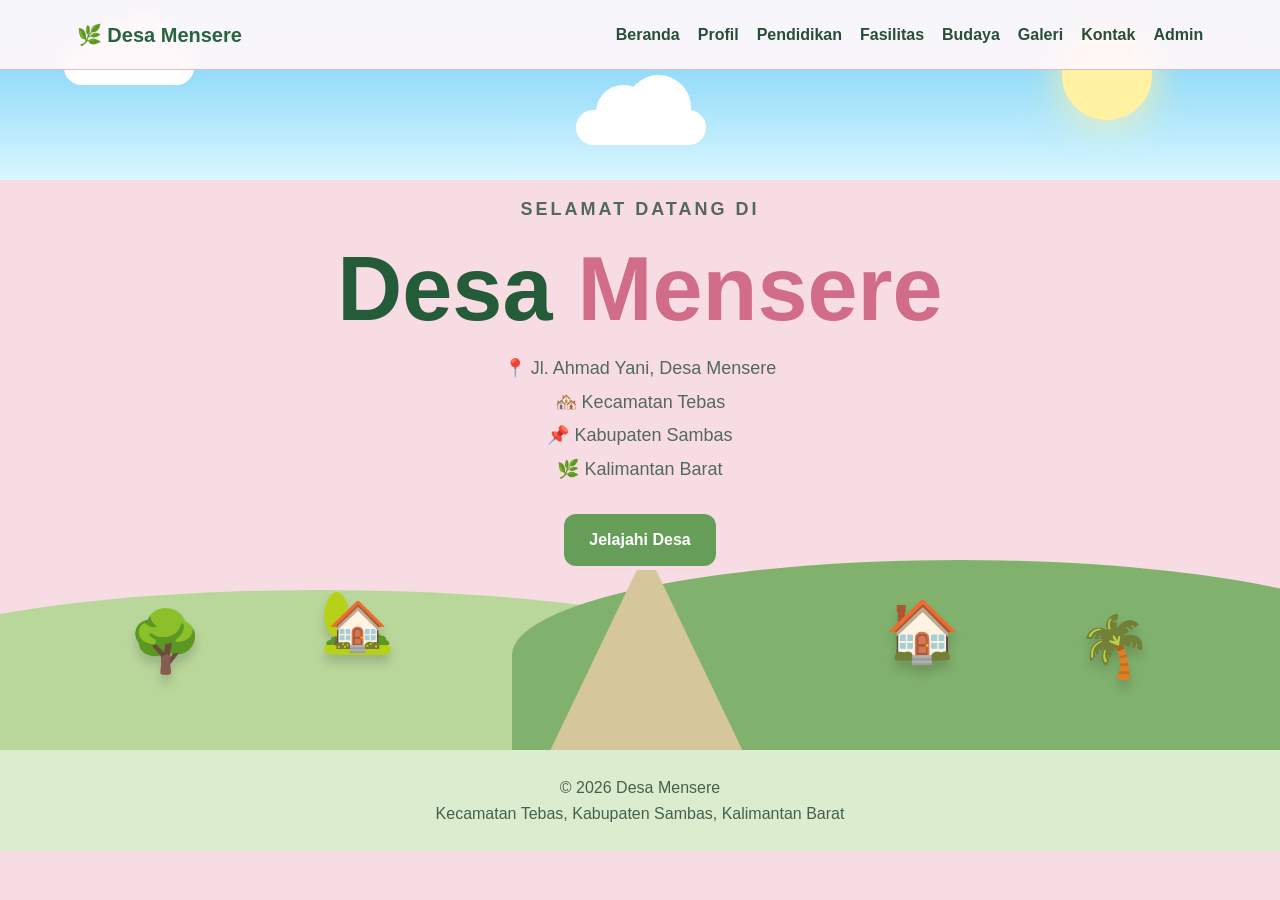
==== commit 5f8ef0a3: "Add files via upload" ====
--- a/index.html
+++ b/index.html
@@ -27,6 +27,8 @@
     <a href="budaya.html">Budaya</a>
     <a href="galeri.html">Galeri</a>
     <a href="kontak.html">Kontak</a>
+    <a href="admin.html">Admin</a>
+    
   </nav>
 </header>
 
--- a/style.css
+++ b/style.css
@@ -678,4 +678,499 @@
     height: 350px;
   }
 
+}
+/* FORM PESAN PENGUNJUNG */
+
+.guest-form {
+  width: 100%;
+  max-width: 850px;
+  margin: 30px auto;
+  padding: 30px;
+  background: #fff8fa;
+  border: 1px solid #e5b8c5;
+  border-radius: 20px;
+  box-shadow: 0 12px 30px rgba(100,50,60,.10);
+}
+
+.form-group {
+  width: 100%;
+  margin-bottom: 20px;
+}
+
+.form-group label {
+  display: block;
+  margin-bottom: 8px;
+  color: #2c653f;
+  font-weight: bold;
+}
+
+.guest-form input,
+.guest-form textarea {
+  display: block;
+  width: 100%;
+  max-width: 100%;
+  padding: 14px 15px;
+  border: 1px solid #e5b8c5;
+  border-radius: 12px;
+  background: #fff;
+  color: #53695a;
+  font-family: Arial, sans-serif;
+  font-size: 16px;
+  line-height: 1.5;
+  outline: none;
+  box-sizing: border-box;
+  transition: .3s;
+}
+
+.guest-form input:focus,
+.guest-form textarea:focus {
+  border-color: #d16d88;
+  box-shadow: 0 0 0 3px rgba(209,109,136,.12);
+}
+
+.guest-form textarea {
+  min-height: 140px;
+  resize: vertical;
+}
+
+.guest-form input::placeholder,
+.guest-form textarea::placeholder {
+  color: #999;
+}
+
+.guest-form button {
+  display: inline-block;
+  padding: 13px 25px;
+  background: #669e59;
+  color: white;
+  border: none;
+  border-radius: 12px;
+  font-size: 16px;
+  font-weight: bold;
+  cursor: pointer;
+  transition: .3s;
+}
+
+.guest-form button:hover {
+  background: #d16d88;
+  transform: translateY(-3px);
+}
+
+#statusPesan {
+  margin-top: 15px;
+  color: #2c653f;
+  font-weight: bold;
+}
+
+
+/* TABLET */
+
+@media (max-width: 900px) {
+
+  .guest-form {
+    max-width: 700px;
+    padding: 25px;
+  }
+
+}
+
+
+/* HP */
+
+@media (max-width: 700px) {
+
+  .guest-form {
+    width: 100%;
+    margin: 25px auto;
+    padding: 20px;
+    border-radius: 18px;
+  }
+
+  .form-group {
+    margin-bottom: 17px;
+  }
+
+  .guest-form input,
+  .guest-form textarea {
+    font-size: 16px;
+    padding: 13px;
+  }
+
+  .guest-form textarea {
+    min-height: 120px;
+  }
+
+  .guest-form button {
+    width: 100%;
+    padding: 14px;
+  }
+
+}
+
+
+/* HP KECIL */
+
+@media (max-width: 400px) {
+
+  .guest-form {
+    padding: 16px;
+  }
+
+  .guest-form input,
+  .guest-form textarea {
+    padding: 12px;
+  }
+
+}
+/* ADMIN */
+
+.admin-content {
+  min-height: 700px;
+  padding: 90px 6%;
+  background: #f8dce3;
+}
+
+.admin-box,
+.admin-panel {
+  max-width: 1100px;
+  margin: auto;
+  padding: 30px;
+  background: #fff8fa;
+  border: 1px solid #e5b8c5;
+  border-radius: 20px;
+  box-shadow: 0 12px 30px rgba(100,50,60,.10);
+}
+
+.admin-box {
+  max-width: 500px;
+  text-align: center;
+}
+
+.admin-box h1,
+.admin-panel h1 {
+  color: #2c653f;
+  margin-bottom: 10px;
+}
+
+.admin-box p,
+.admin-panel p {
+  color: #637467;
+  margin-bottom: 20px;
+}
+
+.admin-box input {
+  width: 100%;
+  padding: 14px;
+  margin-bottom: 15px;
+  border: 1px solid #e5b8c5;
+  border-radius: 12px;
+  font-size: 16px;
+  box-sizing: border-box;
+  outline: none;
+}
+
+.admin-box input:focus {
+  border-color: #d16d88;
+}
+
+.admin-button,
+.logout-button {
+  border: none;
+  padding: 13px 22px;
+  border-radius: 12px;
+  color: white;
+  font-weight: bold;
+  cursor: pointer;
+  transition: .3s;
+}
+
+.admin-button {
+  background: #669e59;
+}
+
+.admin-button:hover {
+  background: #d16d88;
+  transform: translateY(-2px);
+}
+
+.logout-button {
+  background: #d16d88;
+}
+
+.logout-button:hover {
+  background: #669e59;
+}
+
+.admin-header {
+  display: flex;
+  justify-content: space-between;
+  align-items: center;
+  gap: 20px;
+  margin-bottom: 25px;
+}
+
+.admin-status {
+  margin-top: 15px;
+  color: #2c653f;
+  font-weight: bold;
+}
+
+.table-container {
+  width: 100%;
+  overflow-x: auto;
+  margin-top: 25px;
+}
+
+table {
+  width: 100%;
+  border-collapse: collapse;
+  background: white;
+}
+
+th,
+td {
+  padding: 14px;
+  text-align: left;
+  border-bottom: 1px solid #efd1d8;
+}
+
+th {
+  background: #dceccf;
+  color: #2c653f;
+}
+
+td {
+  color: #637467;
+}
+
+
+/* ADMIN DI HP */
+
+@media (max-width: 700px) {
+
+  .admin-content {
+    padding: 60px 5%;
+  }
+
+  .admin-box,
+  .admin-panel {
+    padding: 20px;
+    border-radius: 18px;
+  }
+
+  .admin-header {
+    flex-direction: column;
+    align-items: stretch;
+  }
+
+  .logout-button {
+    width: 100%;
+  }
+
+  .admin-button {
+    width: 100%;
+  }
+
+  th,
+  td {
+    padding: 10px;
+    font-size: 14px;
+  }
+
+}
+/* ============================= */
+/* PESAN PENGUNJUNG */
+/* ============================= */
+
+.visitor-section {
+
+  max-width: 850px;
+
+  margin: 50px auto;
+
+  padding: 30px;
+
+  background: #fff8fa;
+
+  border: 1px solid #e5b8c5;
+
+  border-radius: 20px;
+
+  box-shadow:
+    0 12px 30px
+    rgba(100,50,60,.10);
+
+}
+
+
+.visitor-section h2 {
+
+  text-align: center;
+
+  color: #2c653f;
+
+  margin-bottom: 10px;
+
+}
+
+
+.visitor-description {
+
+  text-align: center;
+
+  color: #637467;
+
+  margin-bottom: 30px;
+
+}
+
+
+.visitor-messages {
+
+  display: flex;
+
+  flex-direction: column;
+
+  gap: 18px;
+
+}
+
+
+.visitor-card {
+
+  background: #ffffff;
+
+  border: 1px solid #e5b8c5;
+
+  border-radius: 16px;
+
+  padding: 20px;
+
+  transition: .3s;
+
+}
+
+
+.visitor-card:hover {
+
+  transform:
+    translateY(-3px);
+
+  box-shadow:
+    0 8px 20px
+    rgba(100,50,60,.10);
+
+}
+
+
+.visitor-card h3 {
+
+  margin-bottom: 10px;
+
+  color: #2c653f;
+
+  font-size: 18px;
+
+}
+
+
+.visitor-card p {
+
+  margin: 0;
+
+  color: #637467;
+
+  line-height: 1.7;
+
+  word-wrap: break-word;
+
+}
+
+
+.visitor-loading {
+
+  text-align: center;
+
+  color: #637467;
+
+  padding: 20px;
+
+}
+
+
+.visitor-empty {
+
+  text-align: center;
+
+  background: #ffffff;
+
+  border: 1px solid #e5b8c5;
+
+  border-radius: 16px;
+
+  padding: 25px;
+
+  color: #637467;
+
+}
+
+
+
+/* RESPONSIVE */
+
+@media (max-width: 700px) {
+
+  .visitor-section {
+
+    width: 100%;
+
+    margin: 35px auto;
+
+    padding: 20px;
+
+    border-radius: 18px;
+
+    box-sizing: border-box;
+
+  }
+
+
+  .visitor-card {
+
+    padding: 16px;
+
+  }
+
+
+  .visitor-card h3 {
+
+    font-size: 16px;
+
+  }
+
+
+  .visitor-card p {
+
+    font-size: 15px;
+
+  }
+
+}
+
+
+@media (max-width: 400px) {
+
+  .visitor-section {
+
+    padding: 16px;
+
+  }
+
+
+  .visitor-card {
+
+    padding: 14px;
+
+  }
+
 }
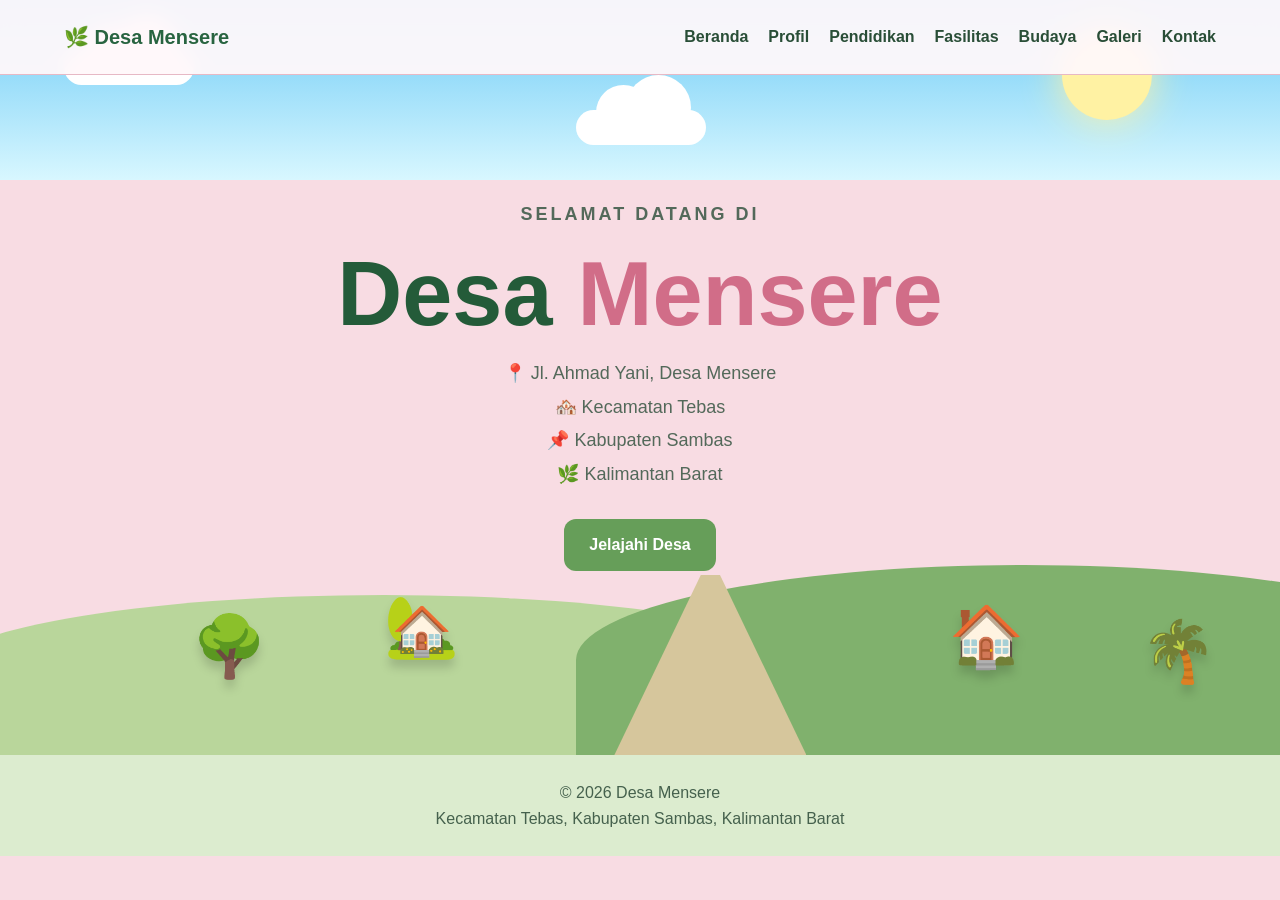
==== commit cf219289: "Add files via upload" ====
--- a/index.html
+++ b/index.html
@@ -27,7 +27,6 @@
     <a href="budaya.html">Budaya</a>
     <a href="galeri.html">Galeri</a>
     <a href="kontak.html">Kontak</a>
-    <a href="admin.html">Admin</a>
     
   </nav>
 </header>
--- a/style.css
+++ b/style.css
@@ -1,3 +1,7 @@
+/* =========================================
+   RESET
+========================================= */
+
 * {
   box-sizing: border-box;
   margin: 0;
@@ -9,14 +13,25 @@
 }
 
 body {
+  width: 100%;
+  max-width: 100%;
+  overflow-x: hidden;
   font-family: Arial, sans-serif;
   background: #f8dce3;
   color: #24452f;
   line-height: 1.6;
 }
 
-
-/* LANGIT */
+img,
+iframe,
+video {
+  max-width: 100%;
+}
+
+
+/* =========================================
+   LANGIT
+========================================= */
 
 .sky {
   position: fixed;
@@ -41,7 +56,9 @@
 }
 
 
-/* AWAN */
+/* =========================================
+   AWAN
+========================================= */
 
 .cloud {
   position: absolute;
@@ -86,7 +103,9 @@
 }
 
 
-/* BURUNG */
+/* =========================================
+   BURUNG
+========================================= */
 
 .bird {
   position: absolute;
@@ -98,18 +117,22 @@
 }
 
 
-/* NAVBAR */
+/* =========================================
+   NAVBAR
+========================================= */
 
 header {
   position: sticky;
   top: 0;
   z-index: 50;
+  width: 100%;
   min-height: 70px;
   display: flex;
   align-items: center;
   justify-content: space-between;
-  padding: 0 6%;
-  background: rgba(255,248,250,.94);
+  gap: 20px;
+  padding: 12px 5%;
+  background: rgba(255, 248, 250, .94);
   backdrop-filter: blur(10px);
   border-bottom: 1px solid #e7b9c5;
 }
@@ -118,19 +141,22 @@
   font-size: 20px;
   font-weight: bold;
   color: #286440;
+  white-space: nowrap;
 }
 
 nav {
   display: flex;
-  gap: 18px;
+  align-items: center;
+  justify-content: center;
   flex-wrap: wrap;
-  justify-content: center;
+  gap: 8px 18px;
 }
 
 nav a {
   color: #294e37;
   text-decoration: none;
   font-weight: bold;
+  white-space: nowrap;
   transition: .2s;
 }
 
@@ -139,11 +165,14 @@
 }
 
 
-/* BERANDA */
+/* =========================================
+   BERANDA
+========================================= */
 
 .hero {
+  width: 100%;
   min-height: 680px;
-  padding-top: 120px;
+  padding: 120px 5% 60px;
   text-align: center;
   position: relative;
   overflow: hidden;
@@ -152,6 +181,8 @@
 .hero-text {
   position: relative;
   z-index: 5;
+  max-width: 900px;
+  margin: auto;
 }
 
 .label {
@@ -161,7 +192,7 @@
 }
 
 .hero h1 {
-  font-size: clamp(50px, 8vw, 90px);
+  font-size: clamp(40px, 8vw, 90px);
   line-height: 1;
   color: #245b39;
   margin: 20px 0;
@@ -173,8 +204,9 @@
 
 .hero p {
   font-size: 18px;
-  margin: 5px;
+  margin: 5px auto;
   color: #53695a;
+  max-width: 700px;
 }
 
 .btn {
@@ -195,7 +227,9 @@
 }
 
 
-/* DESA 3D */
+/* =========================================
+   DESA 3D
+========================================= */
 
 .village {
   position: absolute;
@@ -228,7 +262,7 @@
 .tree {
   position: absolute;
   font-size: 60px;
-  filter: drop-shadow(0 8px 5px rgba(0,0,0,.15));
+  filter: drop-shadow(0 8px 5px rgba(0, 0, 0, .15));
 }
 
 .house1 {
@@ -258,14 +292,19 @@
   width: 15%;
   height: 180px;
   background: #d6c69c;
-  clip-path: polygon(45% 0,55% 0,100% 100%,0 100%);
-}
-
-
-/* CONTENT */
+  clip-path: polygon(45% 0, 55% 0, 100% 100%, 0 100%);
+}
+
+
+/* =========================================
+   CONTENT
+========================================= */
 
 .content {
+  width: 100%;
+  max-width: 1400px;
   min-height: 700px;
+  margin: 0 auto;
   padding: 90px 6%;
   background: #f8dce3;
 }
@@ -280,11 +319,14 @@
 .page-description {
   text-align: center;
   color: #637467;
-  margin-bottom: 40px;
-}
-
-
-/* PROFIL */
+  margin: 0 auto 40px;
+  max-width: 900px;
+}
+
+
+/* =========================================
+   PROFIL
+========================================= */
 
 .info-box {
   max-width: 850px;
@@ -293,7 +335,7 @@
   background: #fff8fa;
   border: 1px solid #e5b8c5;
   border-radius: 20px;
-  box-shadow: 0 10px 25px rgba(100,50,60,.08);
+  box-shadow: 0 10px 25px rgba(100, 50, 60, .08);
 }
 
 .info-icon {
@@ -324,13 +366,16 @@
 }
 
 
-/* TEMPAT */
+/* =========================================
+   FASILITAS / TEMPAT
+========================================= */
 
 .places {
+  width: 100%;
   max-width: 1100px;
   margin: auto;
   display: grid;
-  grid-template-columns: repeat(2,1fr);
+  grid-template-columns: repeat(2, 1fr);
   gap: 25px;
 }
 
@@ -339,7 +384,7 @@
   background: #fff8fa;
   border: 1px solid #e5b8c5;
   border-radius: 20px;
-  box-shadow: 0 12px 30px rgba(100,50,60,.10);
+  box-shadow: 0 12px 30px rgba(100, 50, 60, .10);
   transition: .3s;
 }
 
@@ -375,13 +420,16 @@
 }
 
 
-/* BUDAYA */
+/* =========================================
+   BUDAYA
+========================================= */
 
 .budaya-grid {
+  width: 100%;
   max-width: 1100px;
   margin: auto;
   display: grid;
-  grid-template-columns: repeat(2,1fr);
+  grid-template-columns: repeat(2, 1fr);
   gap: 25px;
 }
 
@@ -391,7 +439,7 @@
   text-align: center;
   border: 1px solid #e5b8c5;
   border-radius: 20px;
-  box-shadow: 0 12px 30px rgba(100,50,60,.10);
+  box-shadow: 0 12px 30px rgba(100, 50, 60, .10);
   transition: .3s;
 }
 
@@ -414,13 +462,16 @@
 }
 
 
-/* GALERI */
+/* =========================================
+   GALERI
+========================================= */
 
 .galeri-grid {
+  width: 100%;
   max-width: 1100px;
   margin: auto;
   display: grid;
-  grid-template-columns: repeat(3,1fr);
+  grid-template-columns: repeat(3, 1fr);
   gap: 25px;
 }
 
@@ -429,7 +480,7 @@
   background: #fff8fa;
   border: 1px solid #e5b8c5;
   border-radius: 20px;
-  box-shadow: 0 12px 30px rgba(100,50,60,.10);
+  box-shadow: 0 12px 30px rgba(100, 50, 60, .10);
   transition: .3s;
 }
 
@@ -463,12 +514,15 @@
 }
 
 
-/* MAPS */
+/* =========================================
+   GOOGLE MAPS
+========================================= */
 
 .map {
+  width: 100%;
   max-width: 1100px;
   height: 450px;
-  margin: auto;
+  margin: 30px auto;
   overflow: hidden;
   border-radius: 20px;
   border: 5px solid #e5b8c5;
@@ -485,15 +539,19 @@
 }
 
 
-/* KONTAK */
+/* =========================================
+   KONTAK
+========================================= */
 
 .contact-box {
+  width: 100%;
   max-width: 850px;
   margin: 30px auto;
   padding: 30px;
   background: #fff8fa;
   border: 1px solid #e5b8c5;
   border-radius: 20px;
+  box-shadow: 0 10px 25px rgba(100, 50, 60, .08);
 }
 
 .contact-box h2 {
@@ -506,9 +564,208 @@
 }
 
 
-/* FOOTER */
+/* =========================================
+   FORM PESAN
+========================================= */
+
+.guest-form {
+  width: 100%;
+  max-width: 850px;
+  margin: 30px auto;
+  padding: 30px;
+  background: #fff8fa;
+  border: 1px solid #e5b8c5;
+  border-radius: 20px;
+  box-shadow: 0 12px 30px rgba(100, 50, 60, .10);
+}
+
+.form-group {
+  width: 100%;
+  margin-bottom: 20px;
+}
+
+.form-group label {
+  display: block;
+  margin-bottom: 8px;
+  color: #2c653f;
+  font-weight: bold;
+}
+
+.guest-form input,
+.guest-form textarea {
+  display: block;
+  width: 100%;
+  max-width: 100%;
+  padding: 14px 15px;
+  border: 1px solid #e5b8c5;
+  border-radius: 12px;
+  background: #fff;
+  color: #53695a;
+  font-family: Arial, sans-serif;
+  font-size: 16px;
+  line-height: 1.5;
+  outline: none;
+  transition: .3s;
+}
+
+.guest-form input:focus,
+.guest-form textarea:focus {
+  border-color: #d16d88;
+  box-shadow: 0 0 0 3px rgba(209, 109, 136, .12);
+}
+
+.guest-form textarea {
+  min-height: 140px;
+  resize: vertical;
+}
+
+.guest-form input::placeholder,
+.guest-form textarea::placeholder {
+  color: #999;
+}
+
+.guest-form button {
+  display: inline-block;
+  padding: 13px 25px;
+  background: #669e59;
+  color: white;
+  border: none;
+  border-radius: 12px;
+  font-size: 16px;
+  font-weight: bold;
+  cursor: pointer;
+  transition: .3s;
+}
+
+.guest-form button:hover {
+  background: #d16d88;
+  transform: translateY(-3px);
+}
+
+#statusPesan {
+  margin-top: 15px;
+  color: #2c653f;
+  font-weight: bold;
+}
+
+
+/* =========================================
+   ADMIN DI KONTAK
+========================================= */
+
+.admin-section {
+  width: 100%;
+  max-width: 1100px;
+  margin: 50px auto;
+  padding: 30px;
+  background: #fff8fa;
+  border: 1px solid #e5b8c5;
+  border-radius: 20px;
+  box-shadow: 0 12px 30px rgba(100, 50, 60, .10);
+}
+
+.admin-section h2 {
+  text-align: center;
+  color: #2c653f;
+  margin-bottom: 10px;
+}
+
+.admin-section > p {
+  text-align: center;
+  color: #637467;
+  margin-bottom: 25px;
+}
+
+.admin-login {
+  width: 100%;
+  max-width: 500px;
+  margin: auto;
+}
+
+.admin-login input {
+  width: 100%;
+  padding: 14px;
+  margin-bottom: 12px;
+  border: 1px solid #e5b8c5;
+  border-radius: 12px;
+  font-size: 16px;
+  outline: none;
+}
+
+.admin-login input:focus {
+  border-color: #d16d88;
+  box-shadow: 0 0 0 3px rgba(209, 109, 136, .12);
+}
+
+.admin-login button {
+  width: 100%;
+  padding: 14px;
+  border: none;
+  border-radius: 12px;
+  background: #669e59;
+  color: white;
+  font-size: 16px;
+  font-weight: bold;
+  cursor: pointer;
+  transition: .3s;
+}
+
+.admin-login button:hover {
+  background: #d16d88;
+  transform: translateY(-2px);
+}
+
+#adminStatus {
+  text-align: center;
+  margin-top: 12px;
+  font-weight: bold;
+}
+
+#adminPanel {
+  width: 100%;
+  margin-top: 35px;
+}
+
+#adminPanel h3 {
+  color: #2c653f;
+  margin-bottom: 15px;
+}
+
+.admin-table-wrapper {
+  width: 100%;
+  overflow-x: auto;
+}
+
+.admin-table {
+  width: 100%;
+  min-width: 700px;
+  border-collapse: collapse;
+  background: white;
+}
+
+.admin-table th,
+.admin-table td {
+  padding: 12px;
+  border: 1px solid #e5b8c5;
+  text-align: left;
+}
+
+.admin-table th {
+  background: #dceccf;
+  color: #285b3a;
+}
+
+.admin-table td {
+  color: #53695a;
+}
+
+
+/* =========================================
+   FOOTER
+========================================= */
 
 footer {
+  width: 100%;
   text-align: center;
   padding: 25px;
   background: #dceccf;
@@ -516,7 +773,9 @@
 }
 
 
-/* JAVASCRIPT ANIMATION */
+/* =========================================
+   ANIMASI JAVASCRIPT
+========================================= */
 
 .card,
 .budaya-box,
@@ -534,7 +793,9 @@
 }
 
 
-/* GALERI POPUP */
+/* =========================================
+   GALERI POPUP
+========================================= */
 
 .image-popup {
   position: fixed;
@@ -544,13 +805,13 @@
   align-items: center;
   justify-content: center;
   padding: 20px;
-  background: rgba(30,50,35,.85);
+  background: rgba(30, 50, 35, .85);
 }
 
 .popup-content {
   position: relative;
+  width: 100%;
   max-width: 850px;
-  width: 100%;
   text-align: center;
   background: #fff8fa;
   padding: 20px;
@@ -579,7 +840,9 @@
 }
 
 
-/* TOMBOL ATAS */
+/* =========================================
+   TOMBOL KEMBALI KE ATAS
+========================================= */
 
 #topButton {
   position: fixed;
@@ -605,7 +868,9 @@
 }
 
 
-/* ANIMASI */
+/* =========================================
+   ANIMASI LANGIT
+========================================= */
 
 @keyframes cloudMove {
 
@@ -632,27 +897,140 @@
 }
 
 
-/* HP */
-
-@media(max-width:700px) {
+/* =========================================
+   LAPTOP / PC
+========================================= */
+
+@media (min-width: 1000px) {
 
   header {
+    min-height: 75px;
+    padding: 10px 5%;
+  }
+
+  nav {
+    gap: 8px 20px;
+  }
+
+  nav a {
+    font-size: 16px;
+  }
+
+  .content {
+    padding-left: 6%;
+    padding-right: 6%;
+  }
+
+  .places {
+    grid-template-columns: repeat(4, 1fr);
+  }
+
+  .budaya-grid {
+    grid-template-columns: repeat(3, 1fr);
+  }
+
+  .galeri-grid {
+    grid-template-columns: repeat(3, 1fr);
+  }
+
+  .map {
+    height: 500px;
+  }
+
+}
+
+
+/* =========================================
+   TABLET
+========================================= */
+
+@media (min-width: 701px) and (max-width: 999px) {
+
+  header {
+    flex-direction: column;
     padding: 15px 4%;
+  }
+
+  .logo {
+    font-size: 22px;
+  }
+
+  nav {
+    gap: 8px 15px;
+  }
+
+  nav a {
+    font-size: 15px;
+  }
+
+  .content {
+    padding: 70px 5%;
+  }
+
+  .places {
+    grid-template-columns: repeat(2, 1fr);
+  }
+
+  .budaya-grid {
+    grid-template-columns: repeat(2, 1fr);
+  }
+
+  .galeri-grid {
+    grid-template-columns: repeat(2, 1fr);
+  }
+
+  .map {
+    height: 420px;
+  }
+
+}
+
+
+/* =========================================
+   HP
+========================================= */
+
+@media (max-width: 700px) {
+
+  header {
     flex-direction: column;
     gap: 10px;
+    padding: 14px 4%;
+  }
+
+  .logo {
+    font-size: 21px;
+    text-align: center;
   }
 
   nav {
-    gap: 10px;
-    font-size: 12px;
+    width: 100%;
+    gap: 8px 13px;
+  }
+
+  nav a {
+    font-size: 14px;
   }
 
   .hero {
-    padding-top: 80px;
+    min-height: 620px;
+    padding: 80px 5% 40px;
   }
 
   .hero h1 {
     font-size: 50px;
+  }
+
+  .hero p {
+    font-size: 16px;
+  }
+
+  .content {
+    padding: 65px 5%;
+  }
+
+  .content > h1 {
+    font-size: 32px;
   }
 
   .places,
@@ -661,14 +1039,6 @@
     grid-template-columns: 1fr;
   }
 
-  .content {
-    padding: 70px 5%;
-  }
-
-  .content > h1 {
-    font-size: 32px;
-  }
-
   .data-list p {
     flex-direction: column;
     gap: 2px;
@@ -678,499 +1048,93 @@
     height: 350px;
   }
 
-}
-/* FORM PESAN PENGUNJUNG */
-
-.guest-form {
-  width: 100%;
-  max-width: 850px;
-  margin: 30px auto;
-  padding: 30px;
-  background: #fff8fa;
-  border: 1px solid #e5b8c5;
-  border-radius: 20px;
-  box-shadow: 0 12px 30px rgba(100,50,60,.10);
-}
-
-.form-group {
-  width: 100%;
-  margin-bottom: 20px;
-}
-
-.form-group label {
-  display: block;
-  margin-bottom: 8px;
-  color: #2c653f;
-  font-weight: bold;
-}
-
-.guest-form input,
-.guest-form textarea {
-  display: block;
-  width: 100%;
-  max-width: 100%;
-  padding: 14px 15px;
-  border: 1px solid #e5b8c5;
-  border-radius: 12px;
-  background: #fff;
-  color: #53695a;
-  font-family: Arial, sans-serif;
-  font-size: 16px;
-  line-height: 1.5;
-  outline: none;
-  box-sizing: border-box;
-  transition: .3s;
-}
-
-.guest-form input:focus,
-.guest-form textarea:focus {
-  border-color: #d16d88;
-  box-shadow: 0 0 0 3px rgba(209,109,136,.12);
-}
-
-.guest-form textarea {
-  min-height: 140px;
-  resize: vertical;
-}
-
-.guest-form input::placeholder,
-.guest-form textarea::placeholder {
-  color: #999;
-}
-
-.guest-form button {
-  display: inline-block;
-  padding: 13px 25px;
-  background: #669e59;
-  color: white;
-  border: none;
-  border-radius: 12px;
-  font-size: 16px;
-  font-weight: bold;
-  cursor: pointer;
-  transition: .3s;
-}
-
-.guest-form button:hover {
-  background: #d16d88;
-  transform: translateY(-3px);
-}
-
-#statusPesan {
-  margin-top: 15px;
-  color: #2c653f;
-  font-weight: bold;
-}
-
-
-/* TABLET */
-
-@media (max-width: 900px) {
+  .contact-box {
+    padding: 22px;
+  }
 
   .guest-form {
-    max-width: 700px;
-    padding: 25px;
-  }
-
-}
-
-
-/* HP */
-
-@media (max-width: 700px) {
-
-  .guest-form {
-    width: 100%;
-    margin: 25px auto;
     padding: 20px;
     border-radius: 18px;
   }
 
-  .form-group {
-    margin-bottom: 17px;
-  }
-
-  .guest-form input,
-  .guest-form textarea {
-    font-size: 16px;
-    padding: 13px;
-  }
-
-  .guest-form textarea {
-    min-height: 120px;
-  }
-
   .guest-form button {
     width: 100%;
-    padding: 14px;
-  }
-
-}
-
-
-/* HP KECIL */
+  }
+
+  .admin-section {
+    padding: 20px;
+    border-radius: 18px;
+  }
+
+  .admin-table {
+    min-width: 700px;
+  }
+
+  .popup-content {
+    padding: 15px;
+  }
+
+  .close-popup {
+    right: 0;
+    top: -15px;
+  }
+
+}
+
+
+/* =========================================
+   HP KECIL
+========================================= */
 
 @media (max-width: 400px) {
+
+  .logo {
+    font-size: 19px;
+  }
+
+  nav {
+    gap: 7px 10px;
+  }
+
+  nav a {
+    font-size: 13px;
+  }
+
+  .hero {
+    padding-top: 70px;
+  }
+
+  .hero h1 {
+    font-size: 38px;
+  }
+
+  .content {
+    padding: 55px 4%;
+  }
+
+  .content > h1 {
+    font-size: 28px;
+  }
+
+  .map {
+    height: 300px;
+  }
 
   .guest-form {
     padding: 16px;
   }
 
-  .guest-form input,
-  .guest-form textarea {
-    padding: 12px;
-  }
-
-}
-/* ADMIN */
-
-.admin-content {
-  min-height: 700px;
-  padding: 90px 6%;
-  background: #f8dce3;
-}
-
-.admin-box,
-.admin-panel {
-  max-width: 1100px;
-  margin: auto;
-  padding: 30px;
-  background: #fff8fa;
-  border: 1px solid #e5b8c5;
-  border-radius: 20px;
-  box-shadow: 0 12px 30px rgba(100,50,60,.10);
-}
-
-.admin-box {
-  max-width: 500px;
-  text-align: center;
-}
-
-.admin-box h1,
-.admin-panel h1 {
-  color: #2c653f;
-  margin-bottom: 10px;
-}
-
-.admin-box p,
-.admin-panel p {
-  color: #637467;
-  margin-bottom: 20px;
-}
-
-.admin-box input {
-  width: 100%;
-  padding: 14px;
-  margin-bottom: 15px;
-  border: 1px solid #e5b8c5;
-  border-radius: 12px;
-  font-size: 16px;
-  box-sizing: border-box;
-  outline: none;
-}
-
-.admin-box input:focus {
-  border-color: #d16d88;
-}
-
-.admin-button,
-.logout-button {
-  border: none;
-  padding: 13px 22px;
-  border-radius: 12px;
-  color: white;
-  font-weight: bold;
-  cursor: pointer;
-  transition: .3s;
-}
-
-.admin-button {
-  background: #669e59;
-}
-
-.admin-button:hover {
-  background: #d16d88;
-  transform: translateY(-2px);
-}
-
-.logout-button {
-  background: #d16d88;
-}
-
-.logout-button:hover {
-  background: #669e59;
-}
-
-.admin-header {
-  display: flex;
-  justify-content: space-between;
-  align-items: center;
-  gap: 20px;
-  margin-bottom: 25px;
-}
-
-.admin-status {
-  margin-top: 15px;
-  color: #2c653f;
-  font-weight: bold;
-}
-
-.table-container {
-  width: 100%;
-  overflow-x: auto;
-  margin-top: 25px;
-}
-
-table {
-  width: 100%;
-  border-collapse: collapse;
-  background: white;
-}
-
-th,
-td {
-  padding: 14px;
-  text-align: left;
-  border-bottom: 1px solid #efd1d8;
-}
-
-th {
-  background: #dceccf;
-  color: #2c653f;
-}
-
-td {
-  color: #637467;
-}
-
-
-/* ADMIN DI HP */
-
-@media (max-width: 700px) {
-
-  .admin-content {
-    padding: 60px 5%;
-  }
-
-  .admin-box,
-  .admin-panel {
-    padding: 20px;
-    border-radius: 18px;
-  }
-
-  .admin-header {
-    flex-direction: column;
-    align-items: stretch;
-  }
-
-  .logout-button {
-    width: 100%;
-  }
-
-  .admin-button {
-    width: 100%;
-  }
-
-  th,
-  td {
-    padding: 10px;
-    font-size: 14px;
-  }
-
-}
-/* ============================= */
-/* PESAN PENGUNJUNG */
-/* ============================= */
-
-.visitor-section {
-
-  max-width: 850px;
-
-  margin: 50px auto;
-
-  padding: 30px;
-
-  background: #fff8fa;
-
-  border: 1px solid #e5b8c5;
-
-  border-radius: 20px;
-
-  box-shadow:
-    0 12px 30px
-    rgba(100,50,60,.10);
-
-}
-
-
-.visitor-section h2 {
-
-  text-align: center;
-
-  color: #2c653f;
-
-  margin-bottom: 10px;
-
-}
-
-
-.visitor-description {
-
-  text-align: center;
-
-  color: #637467;
-
-  margin-bottom: 30px;
-
-}
-
-
-.visitor-messages {
-
-  display: flex;
-
-  flex-direction: column;
-
-  gap: 18px;
-
-}
-
-
-.visitor-card {
-
-  background: #ffffff;
-
-  border: 1px solid #e5b8c5;
-
-  border-radius: 16px;
-
-  padding: 20px;
-
-  transition: .3s;
-
-}
-
-
-.visitor-card:hover {
-
-  transform:
-    translateY(-3px);
-
-  box-shadow:
-    0 8px 20px
-    rgba(100,50,60,.10);
-
-}
-
-
-.visitor-card h3 {
-
-  margin-bottom: 10px;
-
-  color: #2c653f;
-
-  font-size: 18px;
-
-}
-
-
-.visitor-card p {
-
-  margin: 0;
-
-  color: #637467;
-
-  line-height: 1.7;
-
-  word-wrap: break-word;
-
-}
-
-
-.visitor-loading {
-
-  text-align: center;
-
-  color: #637467;
-
-  padding: 20px;
-
-}
-
-
-.visitor-empty {
-
-  text-align: center;
-
-  background: #ffffff;
-
-  border: 1px solid #e5b8c5;
-
-  border-radius: 16px;
-
-  padding: 25px;
-
-  color: #637467;
-
-}
-
-
-
-/* RESPONSIVE */
-
-@media (max-width: 700px) {
-
-  .visitor-section {
-
-    width: 100%;
-
-    margin: 35px auto;
-
-    padding: 20px;
-
-    border-radius: 18px;
-
-    box-sizing: border-box;
-
-  }
-
-
-  .visitor-card {
-
+  .admin-section {
     padding: 16px;
-
-  }
-
-
-  .visitor-card h3 {
-
-    font-size: 16px;
-
-  }
-
-
-  .visitor-card p {
-
-    font-size: 15px;
-
-  }
-
-}
-
-
-@media (max-width: 400px) {
-
-  .visitor-section {
-
-    padding: 16px;
-
-  }
-
-
-  .visitor-card {
-
-    padding: 14px;
-
+  }
+
+  .admin-table {
+    font-size: 13px;
+  }
+
+  #topButton {
+    right: 15px;
+    bottom: 15px;
   }
 
 }
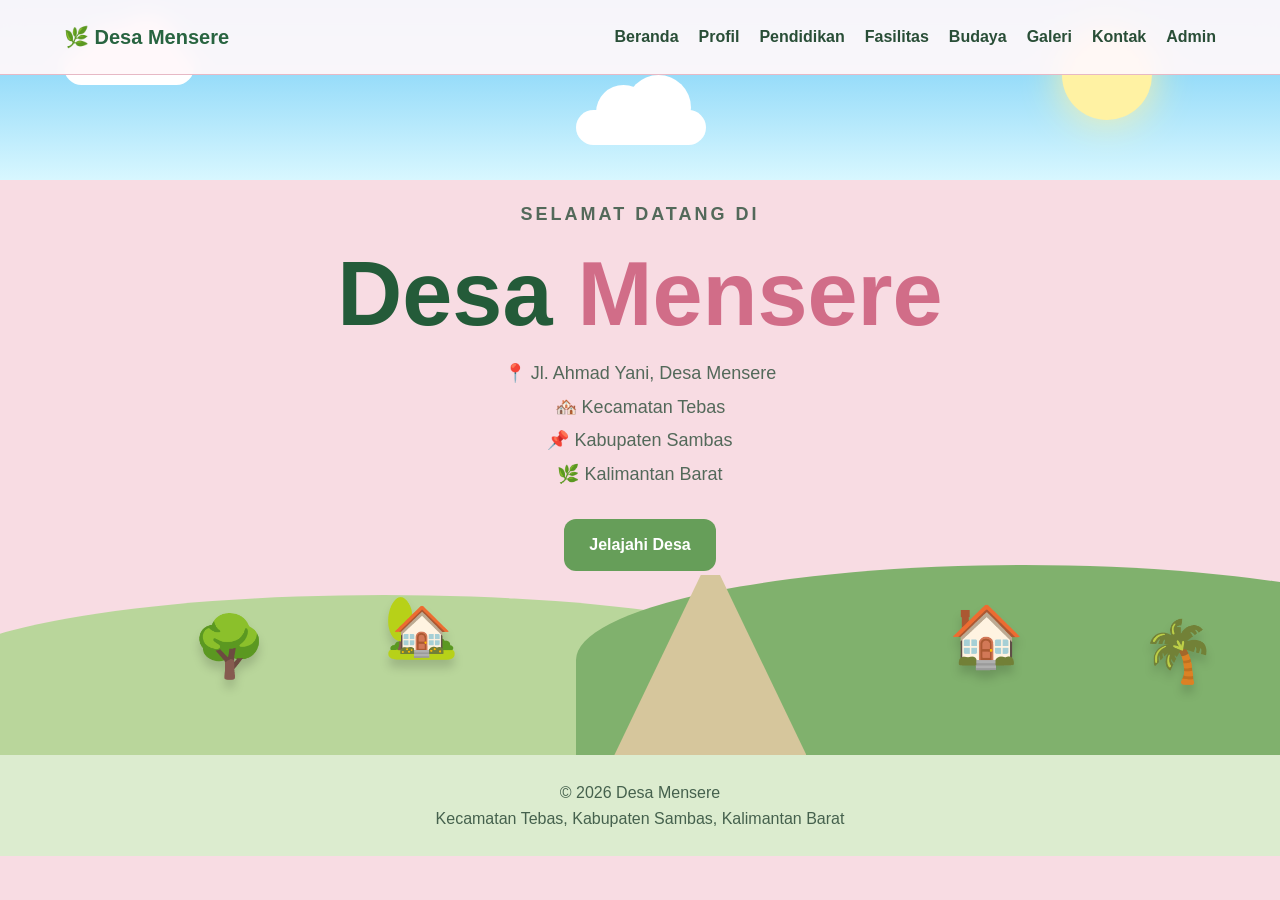
==== commit eabba068: "Add files via upload" ====
--- a/index.html
+++ b/index.html
@@ -27,6 +27,7 @@
     <a href="budaya.html">Budaya</a>
     <a href="galeri.html">Galeri</a>
     <a href="kontak.html">Kontak</a>
+    <a href="admin.html">Admin</a>
     
   </nav>
 </header>
--- a/style.css
+++ b/style.css
@@ -127,13 +127,18 @@
   z-index: 50;
   width: 100%;
   min-height: 70px;
+
   display: flex;
   align-items: center;
   justify-content: space-between;
+
   gap: 20px;
   padding: 12px 5%;
+
   background: rgba(255, 248, 250, .94);
+
   backdrop-filter: blur(10px);
+
   border-bottom: 1px solid #e7b9c5;
 }
 
@@ -160,7 +165,8 @@
   transition: .2s;
 }
 
-nav a:hover {
+nav a:hover,
+nav a.active {
   color: #d16d88;
 }
 
@@ -172,8 +178,11 @@
 .hero {
   width: 100%;
   min-height: 680px;
+
   padding: 120px 5% 60px;
+
   text-align: center;
+
   position: relative;
   overflow: hidden;
 }
@@ -181,20 +190,27 @@
 .hero-text {
   position: relative;
   z-index: 5;
+
   max-width: 900px;
+
   margin: auto;
 }
 
 .label {
   color: #578b51;
+
   font-weight: bold;
+
   letter-spacing: 3px;
 }
 
 .hero h1 {
   font-size: clamp(40px, 8vw, 90px);
+
   line-height: 1;
+
   color: #245b39;
+
   margin: 20px 0;
 }
 
@@ -204,25 +220,37 @@
 
 .hero p {
   font-size: 18px;
+
   margin: 5px auto;
+
   color: #53695a;
+
   max-width: 700px;
 }
 
 .btn {
   display: inline-block;
+
   margin-top: 25px;
+
   padding: 13px 25px;
+
   background: #669e59;
+
   color: white;
+
   text-decoration: none;
+
   border-radius: 12px;
+
   font-weight: bold;
+
   transition: .3s;
 }
 
 .btn:hover {
   background: #d16d88;
+
   transform: translateY(-3px);
 }
 
@@ -233,36 +261,49 @@
 
 .village {
   position: absolute;
+
   bottom: 0;
-  width: 100%;
+
+  width: 100%;
+
   height: 250px;
 }
 
 .hill {
   position: absolute;
+
   bottom: 0;
+
   border-radius: 50% 50% 0 0;
 }
 
 .hill1 {
   width: 70%;
   height: 160px;
+
   left: -10%;
+
   background: #b9d69b;
 }
 
 .hill2 {
   width: 70%;
   height: 190px;
+
   right: -10%;
+
   background: #80b16d;
 }
 
 .house,
 .tree {
   position: absolute;
+
   font-size: 60px;
-  filter: drop-shadow(0 8px 5px rgba(0, 0, 0, .15));
+
+  filter: drop-shadow(
+    0 8px 5px rgba(0, 0, 0, .15)
+  );
 }
 
 .house1 {
@@ -287,12 +328,21 @@
 
 .road {
   position: absolute;
+
   left: 43%;
   bottom: 0;
+
   width: 15%;
   height: 180px;
+
   background: #d6c69c;
-  clip-path: polygon(45% 0, 55% 0, 100% 100%, 0 100%);
+
+  clip-path: polygon(
+    45% 0,
+    55% 0,
+    100% 100%,
+    0 100%
+  );
 }
 
 
@@ -303,23 +353,33 @@
 .content {
   width: 100%;
   max-width: 1400px;
+
   min-height: 700px;
+
   margin: 0 auto;
+
   padding: 90px 6%;
+
   background: #f8dce3;
 }
 
 .content > h1 {
   text-align: center;
+
   font-size: 42px;
+
   color: #285b3a;
+
   margin-bottom: 12px;
 }
 
 .page-description {
   text-align: center;
+
   color: #637467;
+
   margin: 0 auto 40px;
+
   max-width: 900px;
 }
 
@@ -330,34 +390,48 @@
 
 .info-box {
   max-width: 850px;
+
   margin: 25px auto;
+
   padding: 30px;
+
   background: #fff8fa;
+
   border: 1px solid #e5b8c5;
+
   border-radius: 20px;
-  box-shadow: 0 10px 25px rgba(100, 50, 60, .08);
+
+  box-shadow:
+    0 10px 25px rgba(100, 50, 60, .08);
 }
 
 .info-icon {
   font-size: 45px;
+
   margin-bottom: 10px;
 }
 
 .info-box h2 {
   color: #2c653f;
+
   margin-bottom: 18px;
 }
 
 .info-box p {
   color: #5e6f63;
+
   margin: 10px 0;
 }
 
 .data-list p {
   display: flex;
+
   justify-content: space-between;
+
   gap: 20px;
+
   padding: 12px;
+
   border-bottom: 1px solid #efd1d8;
 }
 
@@ -372,19 +446,30 @@
 
 .places {
   width: 100%;
+
   max-width: 1100px;
+
   margin: auto;
+
   display: grid;
+
   grid-template-columns: repeat(2, 1fr);
+
   gap: 25px;
 }
 
 .card {
   overflow: hidden;
+
   background: #fff8fa;
+
   border: 1px solid #e5b8c5;
+
   border-radius: 20px;
-  box-shadow: 0 12px 30px rgba(100, 50, 60, .10);
+
+  box-shadow:
+    0 12px 30px rgba(100, 50, 60, .10);
+
   transition: .3s;
 }
 
@@ -394,8 +479,11 @@
 
 .card img {
   width: 100%;
+
   height: 240px;
+
   object-fit: cover;
+
   display: block;
 }
 
@@ -405,17 +493,21 @@
 
 .card h3 {
   color: #2c653f;
+
   margin-bottom: 10px;
 }
 
 .card p {
   color: #637467;
+
   margin-bottom: 15px;
 }
 
 .card a {
   color: #c65f7b;
+
   text-decoration: none;
+
   font-weight: bold;
 }
 
@@ -426,20 +518,32 @@
 
 .budaya-grid {
   width: 100%;
+
   max-width: 1100px;
+
   margin: auto;
+
   display: grid;
+
   grid-template-columns: repeat(2, 1fr);
+
   gap: 25px;
 }
 
 .budaya-box {
   background: #fff8fa;
+
   padding: 35px 25px;
+
   text-align: center;
+
   border: 1px solid #e5b8c5;
+
   border-radius: 20px;
-  box-shadow: 0 12px 30px rgba(100, 50, 60, .10);
+
+  box-shadow:
+    0 12px 30px rgba(100, 50, 60, .10);
+
   transition: .3s;
 }
 
@@ -449,11 +553,13 @@
 
 .budaya-box .icon {
   font-size: 55px;
+
   margin-bottom: 15px;
 }
 
 .budaya-box h2 {
   color: #2c653f;
+
   margin-bottom: 10px;
 }
 
@@ -468,19 +574,30 @@
 
 .galeri-grid {
   width: 100%;
+
   max-width: 1100px;
+
   margin: auto;
+
   display: grid;
+
   grid-template-columns: repeat(3, 1fr);
+
   gap: 25px;
 }
 
 .galeri-item {
   overflow: hidden;
+
   background: #fff8fa;
+
   border: 1px solid #e5b8c5;
+
   border-radius: 20px;
-  box-shadow: 0 12px 30px rgba(100, 50, 60, .10);
+
+  box-shadow:
+    0 12px 30px rgba(100, 50, 60, .10);
+
   transition: .3s;
 }
 
@@ -490,10 +607,15 @@
 
 .galeri-item img {
   width: 100%;
+
   height: 230px;
+
   object-fit: cover;
+
   display: block;
+
   cursor: pointer;
+
   transition: .4s;
 }
 
@@ -520,17 +642,25 @@
 
 .map {
   width: 100%;
+
   max-width: 1100px;
+
   height: 450px;
+
   margin: 30px auto;
+
   overflow: hidden;
+
   border-radius: 20px;
+
   border: 5px solid #e5b8c5;
 }
 
 .map iframe {
   width: 100%;
+
   height: 100%;
+
   border: 0;
 }
 
@@ -543,24 +673,121 @@
    KONTAK
 ========================================= */
 
+.contact-info {
+  width: 100%;
+  max-width: 1100px;
+
+  margin: 0 auto 55px;
+
+  display: grid;
+
+  grid-template-columns:
+    repeat(3, 1fr);
+
+  gap: 25px;
+}
+
+
 .contact-box {
   width: 100%;
-  max-width: 850px;
-  margin: 30px auto;
+
+  margin: 0;
+
   padding: 30px;
+
   background: #fff8fa;
+
   border: 1px solid #e5b8c5;
+
   border-radius: 20px;
-  box-shadow: 0 10px 25px rgba(100, 50, 60, .08);
-}
+
+  text-align: center;
+
+  box-shadow:
+    0 10px 25px
+    rgba(100, 50, 60, .08);
+
+  transition: .3s;
+}
+
+
+.contact-box:hover {
+  transform: translateY(-7px);
+}
+
+
+.contact-icon {
+  font-size: 45px;
+
+  margin-bottom: 12px;
+}
+
 
 .contact-box h2 {
   color: #2c653f;
-}
+
+  margin-bottom: 10px;
+
+  font-size: 22px;
+}
+
 
 .contact-box p {
   color: #637467;
-  margin: 10px 0;
+
+  margin: 0;
+
+  font-size: 15px;
+}
+
+
+/* =========================================
+   LOKASI
+========================================= */
+
+.contact-location {
+  width: 100%;
+
+  max-width: 1100px;
+
+  margin: 0 auto 50px;
+}
+
+
+.contact-location h2 {
+  color: #285b3a;
+
+  text-align: center;
+
+  margin-bottom: 20px;
+
+  font-size: 30px;
+}
+
+
+.contact-location .map {
+  width: 100%;
+
+  max-width: 1100px;
+
+  height: 450px;
+
+  margin: 0 auto;
+
+  overflow: hidden;
+
+  border-radius: 20px;
+
+  border: 5px solid #e5b8c5;
+}
+
+
+.contact-location .map iframe {
+  width: 100%;
+
+  height: 100%;
+
+  border: 0;
 }
 
 
@@ -568,207 +795,592 @@
    FORM PESAN
 ========================================= */
 
-.guest-form {
-  width: 100%;
-  max-width: 850px;
-  margin: 30px auto;
-  padding: 30px;
+.message-box {
+  width: 100%;
+
+  max-width: 900px;
+
+  margin: 0 auto;
+
+  padding: 45px;
+
   background: #fff8fa;
-  border: 1px solid #e5b8c5;
+
+  border: 2px solid #e5b8c5;
+
+  border-radius: 30px;
+
+  box-shadow:
+    0 12px 30px
+    rgba(80, 60, 60, .10);
+}
+
+
+.message-title {
+  text-align: center;
+
+  margin-bottom: 30px;
+}
+
+
+.message-title h2 {
+  margin: 0 0 10px;
+
+  color: #285c3c;
+
+  font-size: 36px;
+}
+
+
+.message-title p {
+  color: #6f6f6f;
+
+  font-size: 16px;
+}
+
+
+/* =========================================
+   FORM
+========================================= */
+
+#guestForm {
+  width: 100%;
+
+  display: flex;
+
+  flex-direction: column;
+}
+
+
+#guestForm label {
+  margin-top: 18px;
+
+  margin-bottom: 8px;
+
+  color: #315b3d;
+
+  font-weight: bold;
+
+  font-size: 16px;
+}
+
+
+#guestForm input,
+#guestForm textarea {
+  width: 100%;
+
+  padding: 15px 18px;
+
+  background: #fff;
+
+  border: 2px solid #e5cbd2;
+
+  border-radius: 16px;
+
+  color: #333;
+
+  font-size: 16px;
+
+  font-family: Arial, sans-serif;
+
+  outline: none;
+
+  transition: .3s;
+}
+
+
+#guestForm input:focus,
+#guestForm textarea:focus {
+  border-color: #669e59;
+
+  box-shadow:
+    0 0 0 3px
+    rgba(102, 158, 89, .12);
+}
+
+
+#guestForm textarea {
+  min-height: 150px;
+
+  resize: vertical;
+}
+
+
+#guestForm button {
+  width: fit-content;
+
+  margin-top: 22px;
+
+  padding: 14px 28px;
+
+  background: #669e59;
+
+  color: white;
+
+  border: none;
+
+  border-radius: 12px;
+
+  font-size: 16px;
+
+  font-weight: bold;
+
+  cursor: pointer;
+
+  transition: .3s;
+}
+
+
+#guestForm button:hover {
+  background: #d16d88;
+
+  transform: translateY(-3px);
+}
+
+
+#guestForm button:disabled {
+  opacity: .7;
+
+  cursor: wait;
+
+  transform: none;
+}
+
+
+/* =========================================
+   STATUS
+========================================= */
+
+#statusPesan {
+  min-height: 25px;
+
+  margin-top: 18px;
+
+  text-align: center;
+
+  font-weight: bold;
+}
+
+
+.success-message {
+  color: #4d8145;
+}
+
+
+.error-message {
+  color: #d16d88;
+}
+
+
+.loading-message {
+  color: #669e59;
+}
+
+
+/* =========================================
+   TERIMA KASIH
+========================================= */
+
+.thank-you-message {
+  width: 100%;
+
+  max-width: 900px;
+
+  margin: 25px auto 0;
+
+  padding: 25px;
+
+  text-align: center;
+
+  background: #e2f1d8;
+
+  border: 1px solid #c5dfb9;
+
   border-radius: 20px;
-  box-shadow: 0 12px 30px rgba(100, 50, 60, .10);
-}
-
-.form-group {
-  width: 100%;
-  margin-bottom: 20px;
-}
-
-.form-group label {
+
+  color: #4d8145;
+
+  font-weight: bold;
+}
+
+
+.thank-icon {
+  font-size: 35px;
+
+  margin-bottom: 8px;
+}
+
+
+/* =========================================
+   TABLET
+========================================= */
+
+@media (min-width: 701px)
+       and (max-width: 999px) {
+
+  .contact-info {
+    grid-template-columns:
+      repeat(2, 1fr);
+  }
+
+  .contact-location h2 {
+    font-size: 28px;
+  }
+
+  .contact-location .map {
+    height: 420px;
+  }
+
+  .message-box {
+    padding: 35px;
+  }
+}
+
+
+/* =========================================
+   HP
+========================================= */
+
+@media (max-width: 700px) {
+
+  .contact-info {
+    grid-template-columns: 1fr;
+
+    gap: 18px;
+
+    margin-bottom: 40px;
+  }
+
+
+  .contact-box {
+    padding: 25px 20px;
+  }
+
+
+  .contact-icon {
+    font-size: 40px;
+  }
+
+
+  .contact-box h2 {
+    font-size: 20px;
+  }
+
+
+  .contact-location h2 {
+    text-align: left;
+
+    font-size: 25px;
+
+    margin-bottom: 12px;
+  }
+
+
+  .contact-location .map {
+    height: 350px;
+
+    border-width: 3px;
+  }
+
+
+  .message-box {
+    padding: 25px 20px;
+
+    border-radius: 22px;
+  }
+
+
+  .message-title h2 {
+    font-size: 28px;
+  }
+
+
+  .message-title p {
+    font-size: 14px;
+  }
+
+
+  #guestForm input,
+  #guestForm textarea {
+    font-size: 15px;
+
+    padding: 13px 14px;
+
+    border-radius: 13px;
+  }
+
+
+  #guestForm button {
+    width: 100%;
+  }
+
+}
+
+
+/* =========================================
+   HP KECIL
+========================================= */
+
+@media (max-width: 400px) {
+
+  .contact-box {
+    padding: 22px 16px;
+  }
+
+
+  .contact-location h2 {
+    font-size: 22px;
+  }
+
+
+  .contact-location .map {
+    height: 300px;
+  }
+
+
+  .message-box {
+    padding: 20px 15px;
+  }
+
+
+  .message-title h2 {
+    font-size: 25px;
+  }
+
+}
+
+/* =========================================
+   FORM PESAN
+========================================= */
+
+.message-box {
+  width: 100%;
+
+  max-width: 900px;
+
+  margin: 45px auto 0;
+
+  padding: 45px;
+
+  background: #fff8fa;
+
+  border: 2px solid #e5b8c5;
+
+  border-radius: 30px;
+
+  box-shadow:
+    0 12px 30px rgba(80, 60, 60, .10);
+}
+
+
+/* =========================================
+   JUDUL FORM
+========================================= */
+
+.message-title {
+  text-align: center;
+
+  margin-bottom: 35px;
+}
+
+.message-title h2 {
+  margin: 0 0 10px;
+
+  color: #285c3c;
+
+  font-size: 36px;
+
+  line-height: 1.2;
+}
+
+.message-title p {
+  margin: 0;
+
+  color: #6f6f6f;
+
+  font-size: 16px;
+
+  line-height: 1.6;
+}
+
+
+/* =========================================
+   FORM
+========================================= */
+
+#guestForm {
+  width: 100%;
+
+  display: flex;
+
+  flex-direction: column;
+}
+
+#guestForm label {
   display: block;
+
+  margin-top: 18px;
+
   margin-bottom: 8px;
+
+  color: #315b3d;
+
+  font-size: 16px;
+
+  font-weight: bold;
+}
+
+#guestForm input,
+#guestForm textarea {
+  width: 100%;
+
+  box-sizing: border-box;
+
+  padding: 15px 18px;
+
+  background: #ffffff;
+
+  border: 2px solid #e5cbd2;
+
+  border-radius: 16px;
+
+  color: #333;
+
+  font-size: 16px;
+
+  font-family: inherit;
+
+  outline: none;
+
+  transition:
+    border-color .3s ease,
+    box-shadow .3s ease;
+}
+
+#guestForm input:focus,
+#guestForm textarea:focus {
+  border-color: #669e59;
+
+  box-shadow:
+    0 0 0 3px rgba(102, 158, 89, .12);
+}
+
+#guestForm input::placeholder,
+#guestForm textarea::placeholder {
+  color: #999;
+}
+
+#guestForm textarea {
+  min-height: 150px;
+
+  resize: vertical;
+}
+
+
+/* =========================================
+   TOMBOL KIRIM
+========================================= */
+
+#guestForm button {
+  width: fit-content;
+
+  margin-top: 22px;
+
+  padding: 14px 28px;
+
+  background: #669e59;
+
+  color: white;
+
+  border: none;
+
+  border-radius: 12px;
+
+  font-size: 16px;
+
+  font-weight: bold;
+
+  cursor: pointer;
+
+  transition: .3s;
+}
+
+#guestForm button:hover {
+  background: #d16d88;
+
+  transform: translateY(-3px);
+}
+
+
+/* =========================================
+   STATUS PESAN
+========================================= */
+
+#statusPesan {
+  min-height: 24px;
+
+  margin-top: 18px;
+
+  text-align: center;
+
   color: #2c653f;
+
+  font-size: 16px;
+
   font-weight: bold;
 }
 
-.guest-form input,
-.guest-form textarea {
-  display: block;
-  width: 100%;
-  max-width: 100%;
-  padding: 14px 15px;
-  border: 1px solid #e5b8c5;
-  border-radius: 12px;
-  background: #fff;
-  color: #53695a;
-  font-family: Arial, sans-serif;
-  font-size: 16px;
-  line-height: 1.5;
-  outline: none;
-  transition: .3s;
-}
-
-.guest-form input:focus,
-.guest-form textarea:focus {
-  border-color: #d16d88;
-  box-shadow: 0 0 0 3px rgba(209, 109, 136, .12);
-}
-
-.guest-form textarea {
-  min-height: 140px;
-  resize: vertical;
-}
-
-.guest-form input::placeholder,
-.guest-form textarea::placeholder {
-  color: #999;
-}
-
-.guest-form button {
-  display: inline-block;
-  padding: 13px 25px;
-  background: #669e59;
-  color: white;
-  border: none;
-  border-radius: 12px;
-  font-size: 16px;
+
+/* =========================================
+   UCAPAN TERIMA KASIH
+========================================= */
+
+.thank-you-message {
+  width: 100%;
+
+  max-width: 900px;
+
+  margin: 25px auto 0;
+
+  padding: 25px;
+
+  text-align: center;
+
+  background: #e2f1d8;
+
+  border: 1px solid #c5dfb9;
+
+  border-radius: 20px;
+
+  color: #4d8145;
+
   font-weight: bold;
-  cursor: pointer;
-  transition: .3s;
-}
-
-.guest-form button:hover {
-  background: #d16d88;
-  transform: translateY(-3px);
-}
-
-#statusPesan {
-  margin-top: 15px;
-  color: #2c653f;
-  font-weight: bold;
-}
-
-
-/* =========================================
-   ADMIN DI KONTAK
-========================================= */
-
-.admin-section {
-  width: 100%;
-  max-width: 1100px;
-  margin: 50px auto;
-  padding: 30px;
-  background: #fff8fa;
-  border: 1px solid #e5b8c5;
-  border-radius: 20px;
-  box-shadow: 0 12px 30px rgba(100, 50, 60, .10);
-}
-
-.admin-section h2 {
+}
+
+.thank-icon {
+  font-size: 35px;
+
+  margin-bottom: 8px;
+}
+
+.thank-you-message p {
+  margin: 0;
+}
+
+
+/* =========================================
+   FOOTER
+========================================= */
+
+footer {
+  width: 100%;
+
   text-align: center;
-  color: #2c653f;
-  margin-bottom: 10px;
-}
-
-.admin-section > p {
-  text-align: center;
-  color: #637467;
-  margin-bottom: 25px;
-}
-
-.admin-login {
-  width: 100%;
-  max-width: 500px;
-  margin: auto;
-}
-
-.admin-login input {
-  width: 100%;
-  padding: 14px;
-  margin-bottom: 12px;
-  border: 1px solid #e5b8c5;
-  border-radius: 12px;
-  font-size: 16px;
-  outline: none;
-}
-
-.admin-login input:focus {
-  border-color: #d16d88;
-  box-shadow: 0 0 0 3px rgba(209, 109, 136, .12);
-}
-
-.admin-login button {
-  width: 100%;
-  padding: 14px;
-  border: none;
-  border-radius: 12px;
-  background: #669e59;
-  color: white;
-  font-size: 16px;
-  font-weight: bold;
-  cursor: pointer;
-  transition: .3s;
-}
-
-.admin-login button:hover {
-  background: #d16d88;
-  transform: translateY(-2px);
-}
-
-#adminStatus {
-  text-align: center;
-  margin-top: 12px;
-  font-weight: bold;
-}
-
-#adminPanel {
-  width: 100%;
-  margin-top: 35px;
-}
-
-#adminPanel h3 {
-  color: #2c653f;
-  margin-bottom: 15px;
-}
-
-.admin-table-wrapper {
-  width: 100%;
-  overflow-x: auto;
-}
-
-.admin-table {
-  width: 100%;
-  min-width: 700px;
-  border-collapse: collapse;
-  background: white;
-}
-
-.admin-table th,
-.admin-table td {
-  padding: 12px;
-  border: 1px solid #e5b8c5;
-  text-align: left;
-}
-
-.admin-table th {
+
+  padding: 25px;
+
   background: #dceccf;
-  color: #285b3a;
-}
-
-.admin-table td {
-  color: #53695a;
-}
-
-
-/* =========================================
-   FOOTER
-========================================= */
-
-footer {
-  width: 100%;
-  text-align: center;
-  padding: 25px;
-  background: #dceccf;
+
   color: #45614d;
 }
 
@@ -783,12 +1395,15 @@
 .info-box,
 .contact-box {
   opacity: 0;
+
   transform: translateY(30px);
+
   transition: .7s;
 }
 
 .show {
   opacity: 1 !important;
+
   transform: translateY(0) !important;
 }
 
@@ -799,43 +1414,69 @@
 
 .image-popup {
   position: fixed;
+
   inset: 0;
+
   z-index: 999;
+
   display: flex;
+
   align-items: center;
+
   justify-content: center;
+
   padding: 20px;
+
   background: rgba(30, 50, 35, .85);
 }
 
 .popup-content {
   position: relative;
-  width: 100%;
+
+  width: 100%;
+
   max-width: 850px;
+
   text-align: center;
+
   background: #fff8fa;
+
   padding: 20px;
+
   border-radius: 20px;
 }
 
 .popup-content img {
   max-width: 100%;
+
   max-height: 70vh;
+
   object-fit: contain;
+
   border-radius: 12px;
 }
 
 .close-popup {
   position: absolute;
+
   top: -15px;
+
   right: -15px;
+
   width: 40px;
+
   height: 40px;
+
   border: 0;
+
   border-radius: 50%;
+
   background: #d16d88;
+
   color: white;
+
   font-size: 28px;
+
   cursor: pointer;
 }
 
@@ -846,24 +1487,39 @@
 
 #topButton {
   position: fixed;
+
   right: 20px;
+
   bottom: 20px;
+
   z-index: 100;
+
   width: 48px;
+
   height: 48px;
+
   border: 0;
+
   border-radius: 50%;
+
   background: #d16d88;
+
   color: white;
+
   font-size: 25px;
+
   cursor: pointer;
+
   opacity: 0;
+
   pointer-events: none;
+
   transition: .3s;
 }
 
 #topButton.visible {
   opacity: 1;
+
   pointer-events: auto;
 }
 
@@ -873,7 +1529,6 @@
 ========================================= */
 
 @keyframes cloudMove {
-
   from {
     transform: translateX(-20vw);
   }
@@ -881,11 +1536,9 @@
   to {
     transform: translateX(120vw);
   }
-
 }
 
 @keyframes birdFly {
-
   from {
     transform: translateX(0);
   }
@@ -893,7 +1546,6 @@
   to {
     transform: translateX(120vw);
   }
-
 }
 
 
@@ -905,6 +1557,7 @@
 
   header {
     min-height: 75px;
+
     padding: 10px 5%;
   }
 
@@ -918,6 +1571,7 @@
 
   .content {
     padding-left: 6%;
+
     padding-right: 6%;
   }
 
@@ -936,7 +1590,6 @@
   .map {
     height: 500px;
   }
-
 }
 
 
@@ -948,6 +1601,7 @@
 
   header {
     flex-direction: column;
+
     padding: 15px 4%;
   }
 
@@ -982,7 +1636,6 @@
   .map {
     height: 420px;
   }
-
 }
 
 
@@ -994,17 +1647,21 @@
 
   header {
     flex-direction: column;
+
     gap: 10px;
+
     padding: 14px 4%;
   }
 
   .logo {
     font-size: 21px;
+
     text-align: center;
   }
 
   nav {
     width: 100%;
+
     gap: 8px 13px;
   }
 
@@ -1014,6 +1671,7 @@
 
   .hero {
     min-height: 620px;
+
     padding: 80px 5% 40px;
   }
 
@@ -1041,6 +1699,7 @@
 
   .data-list p {
     flex-direction: column;
+
     gap: 2px;
   }
 
@@ -1052,22 +1711,51 @@
     padding: 22px;
   }
 
-  .guest-form {
+  .message-box {
+    padding: 25px 20px;
+
+    border-radius: 22px;
+  }
+
+  .message-title {
+    margin-bottom: 25px;
+  }
+
+  .message-title h2 {
+    font-size: 28px;
+  }
+
+  .message-title p {
+    font-size: 14px;
+  }
+
+  #guestForm label {
+    font-size: 15px;
+  }
+
+  #guestForm input,
+  #guestForm textarea {
+    padding: 13px 14px;
+
+    font-size: 15px;
+
+    border-radius: 13px;
+  }
+
+  #guestForm textarea {
+    min-height: 130px;
+  }
+
+  #guestForm button {
+    width: 100%;
+
+    padding: 14px;
+  }
+
+  .thank-you-message {
     padding: 20px;
+
     border-radius: 18px;
-  }
-
-  .guest-form button {
-    width: 100%;
-  }
-
-  .admin-section {
-    padding: 20px;
-    border-radius: 18px;
-  }
-
-  .admin-table {
-    min-width: 700px;
   }
 
   .popup-content {
@@ -1076,9 +1764,9 @@
 
   .close-popup {
     right: 0;
+
     top: -15px;
   }
-
 }
 
 
@@ -1120,21 +1808,26 @@
     height: 300px;
   }
 
-  .guest-form {
-    padding: 16px;
-  }
-
-  .admin-section {
-    padding: 16px;
-  }
-
-  .admin-table {
-    font-size: 13px;
+  .message-box {
+    padding: 20px 15px;
+  }
+
+  .message-title h2 {
+    font-size: 25px;
+  }
+
+  #guestForm input,
+  #guestForm textarea {
+    font-size: 14px;
+  }
+
+  .thank-you-message {
+    font-size: 14px;
   }
 
   #topButton {
     right: 15px;
+
     bottom: 15px;
   }
-
 }
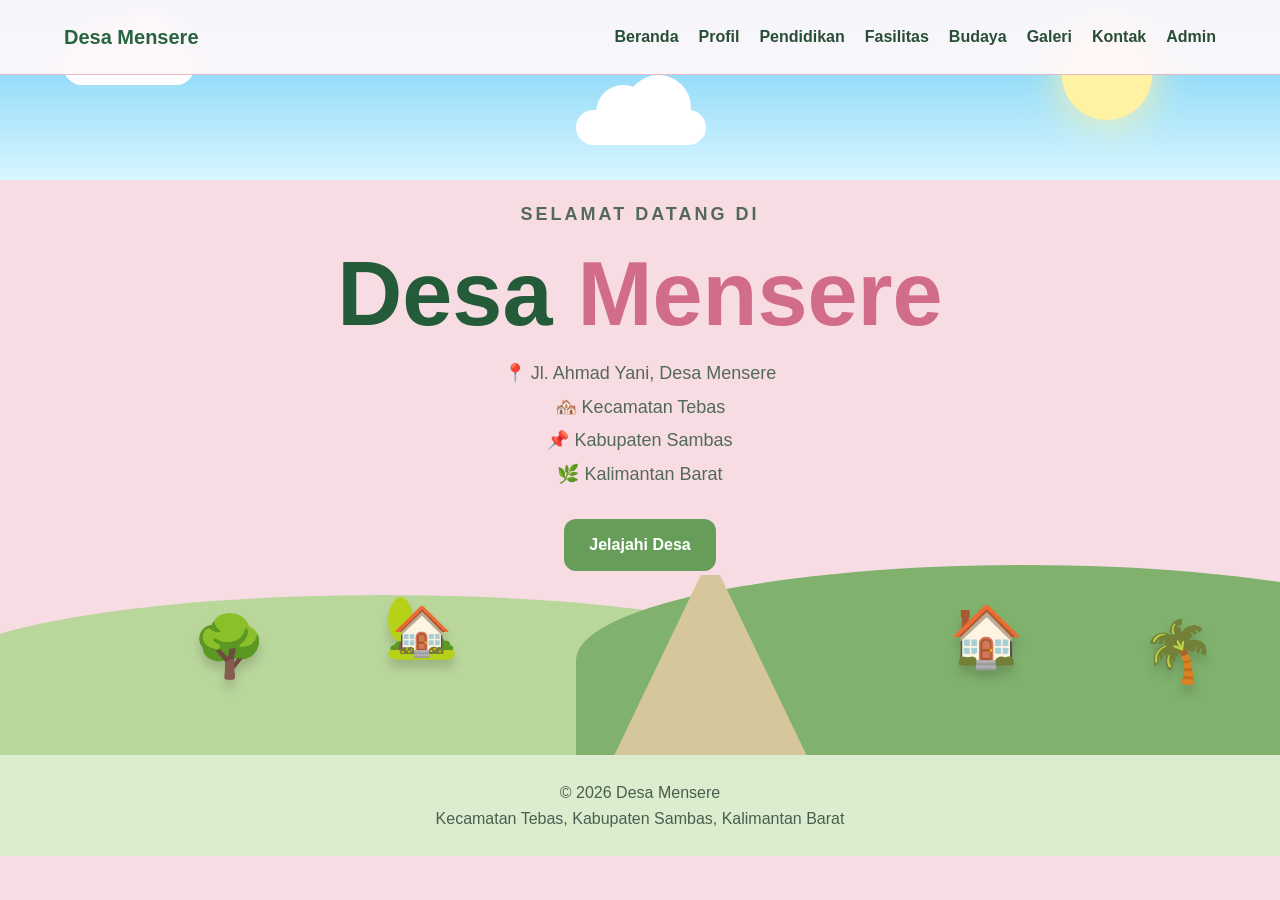
==== commit ecb6444f: "Add files via upload" ====
--- a/index.html
+++ b/index.html
@@ -5,6 +5,15 @@
   <meta name="viewport" content="width=device-width, initial-scale=1.0">
   <title>Desa Mensere - Beranda</title>
   <link rel="stylesheet" href="style.css">
+
+  <!-- FAVICON / ICON DESA -->
+<link rel="icon" type="image/jpg" href="favicon.jpg">
+
+<!-- ICON SAAT DITAMBAHKAN KE LAYAR HP -->
+<link rel="apple-touch-icon" href="favicon.png">
+<meta name="apple-mobile-web-app-title" content="Desa Mensere">
+<meta name="application-name" content="Desa Mensere">
+  
 </head>
 
 <body>
@@ -17,7 +26,7 @@
 </div>
 
 <header>
-  <div class="logo">🌿 Desa Mensere</div>
+  <div class="logo"> Desa Mensere</div>
 
   <nav>
     <a href="index.html">Beranda</a>
--- a/style.css
+++ b/style.css
@@ -109,7 +109,7 @@
 
 .bird {
   position: absolute;
-  left: -100px;
+  right: -100px;
   top: 70px;
   font-size: 28px;
   color: #356c52;
